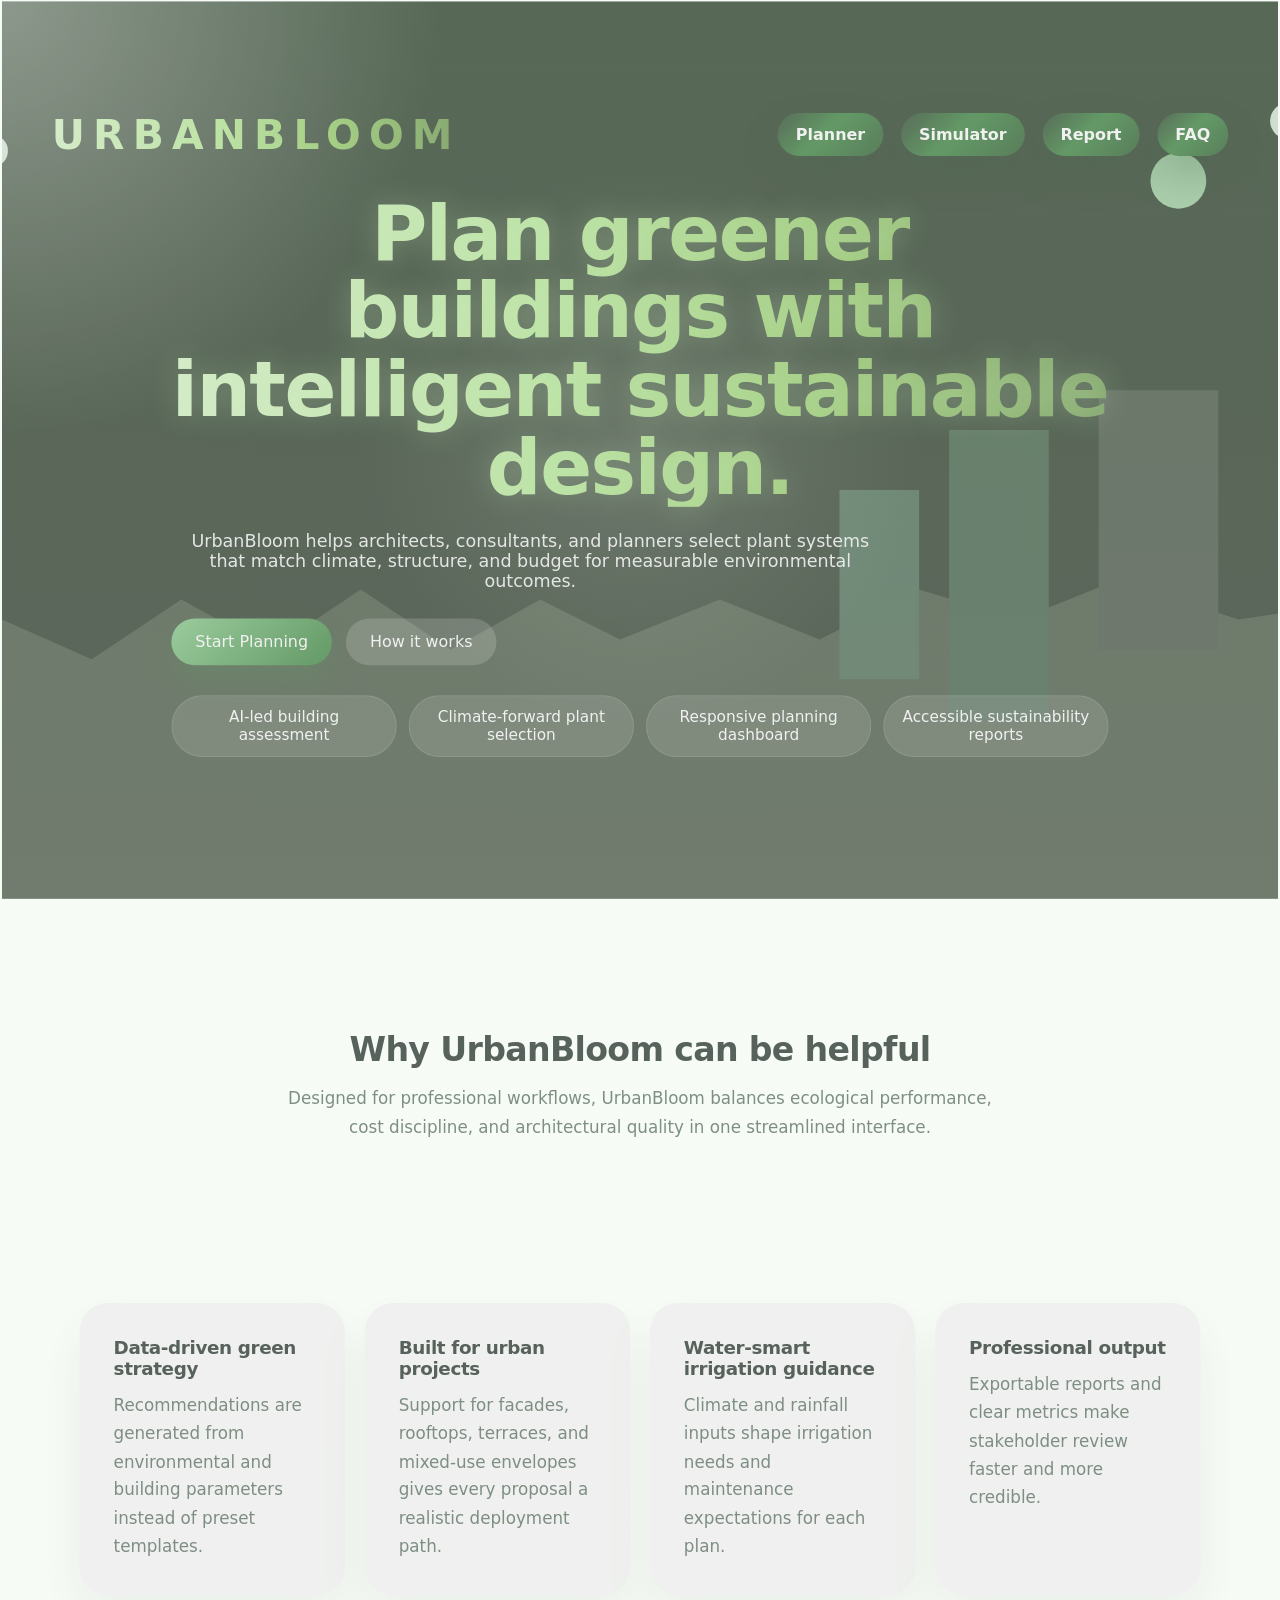
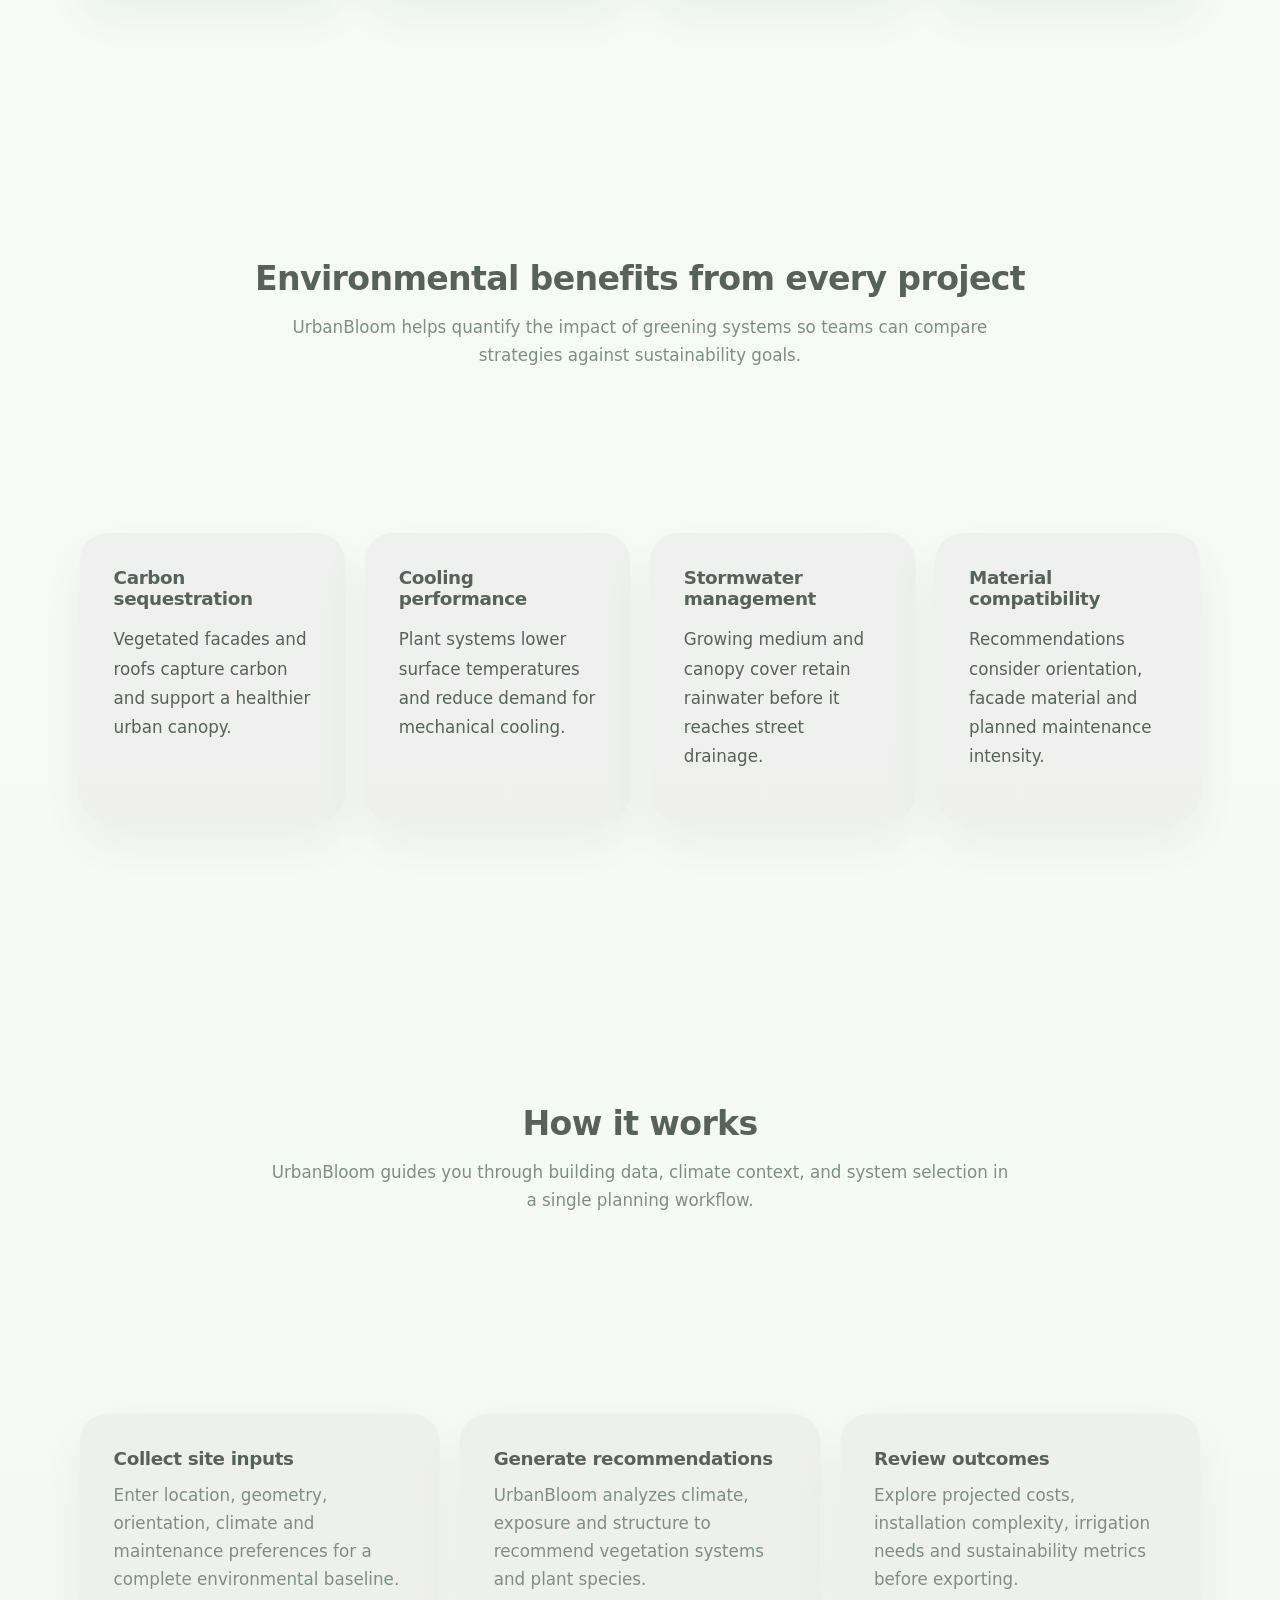
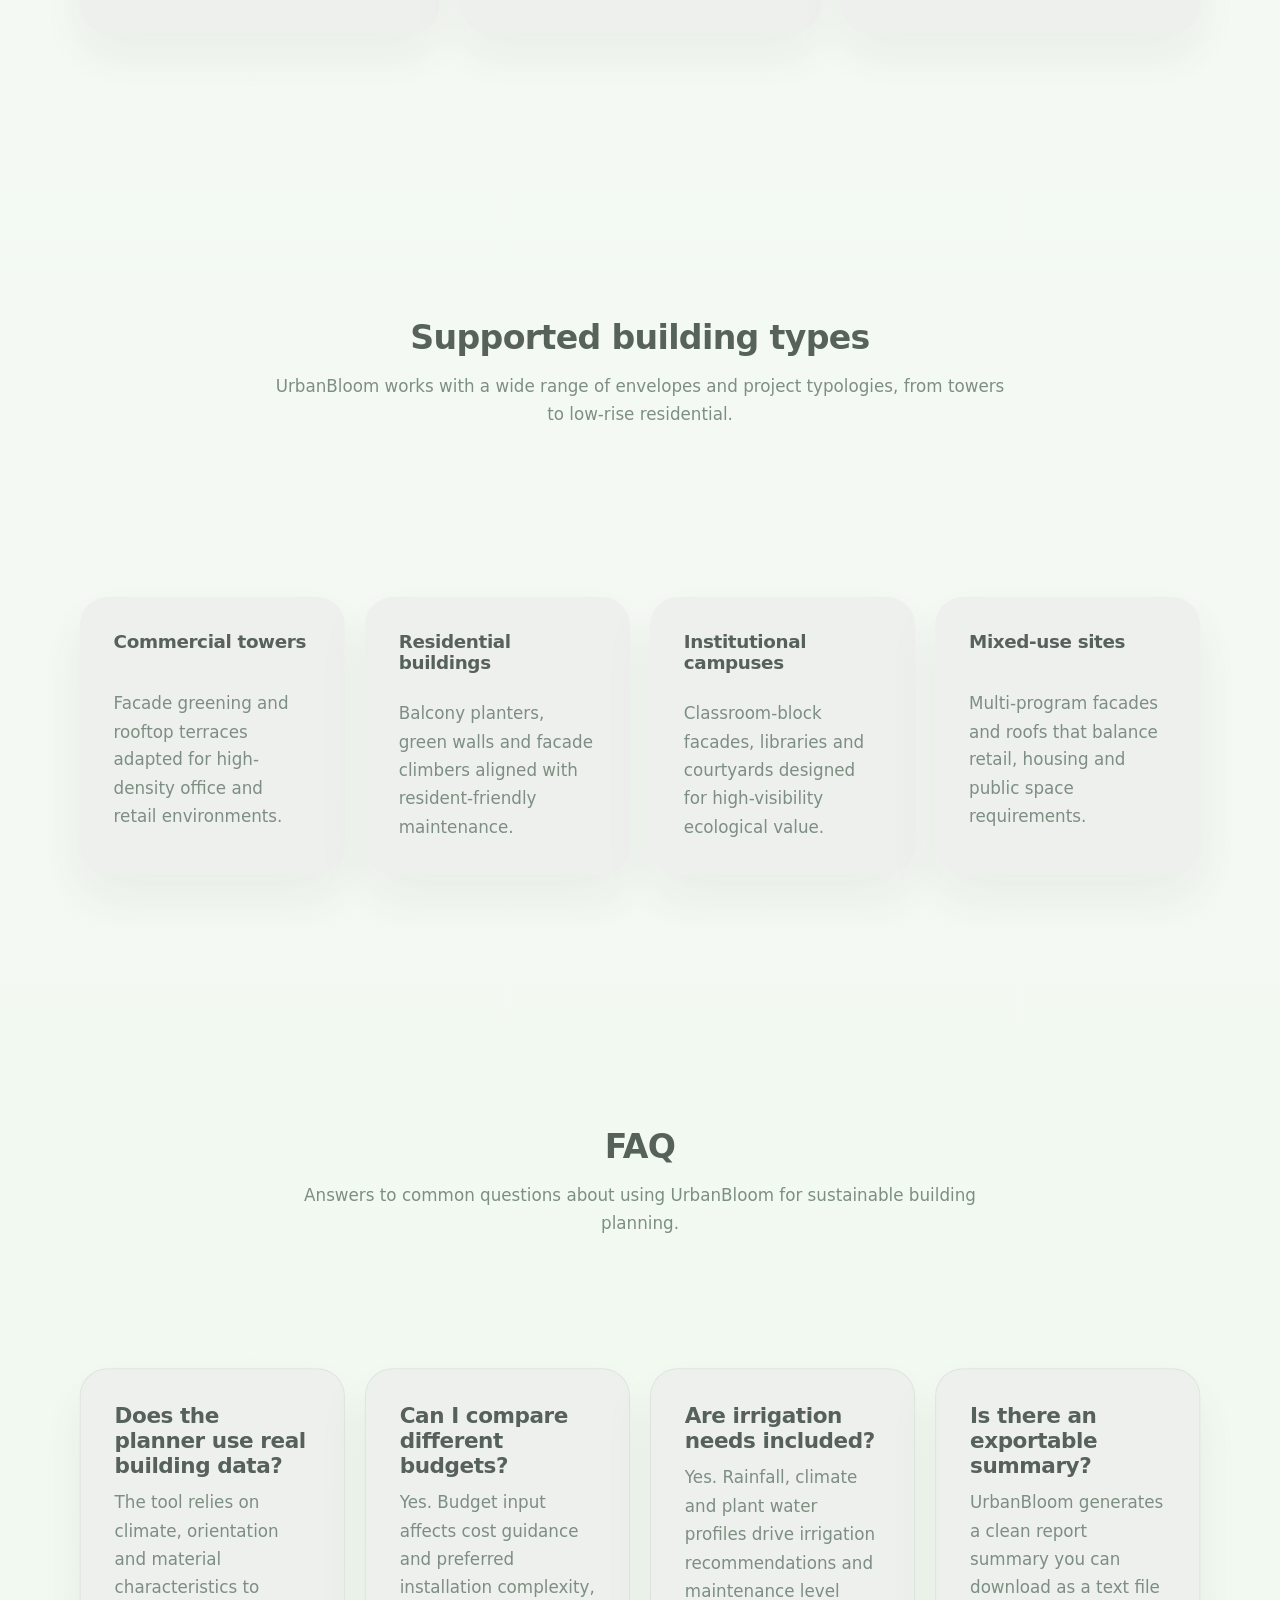
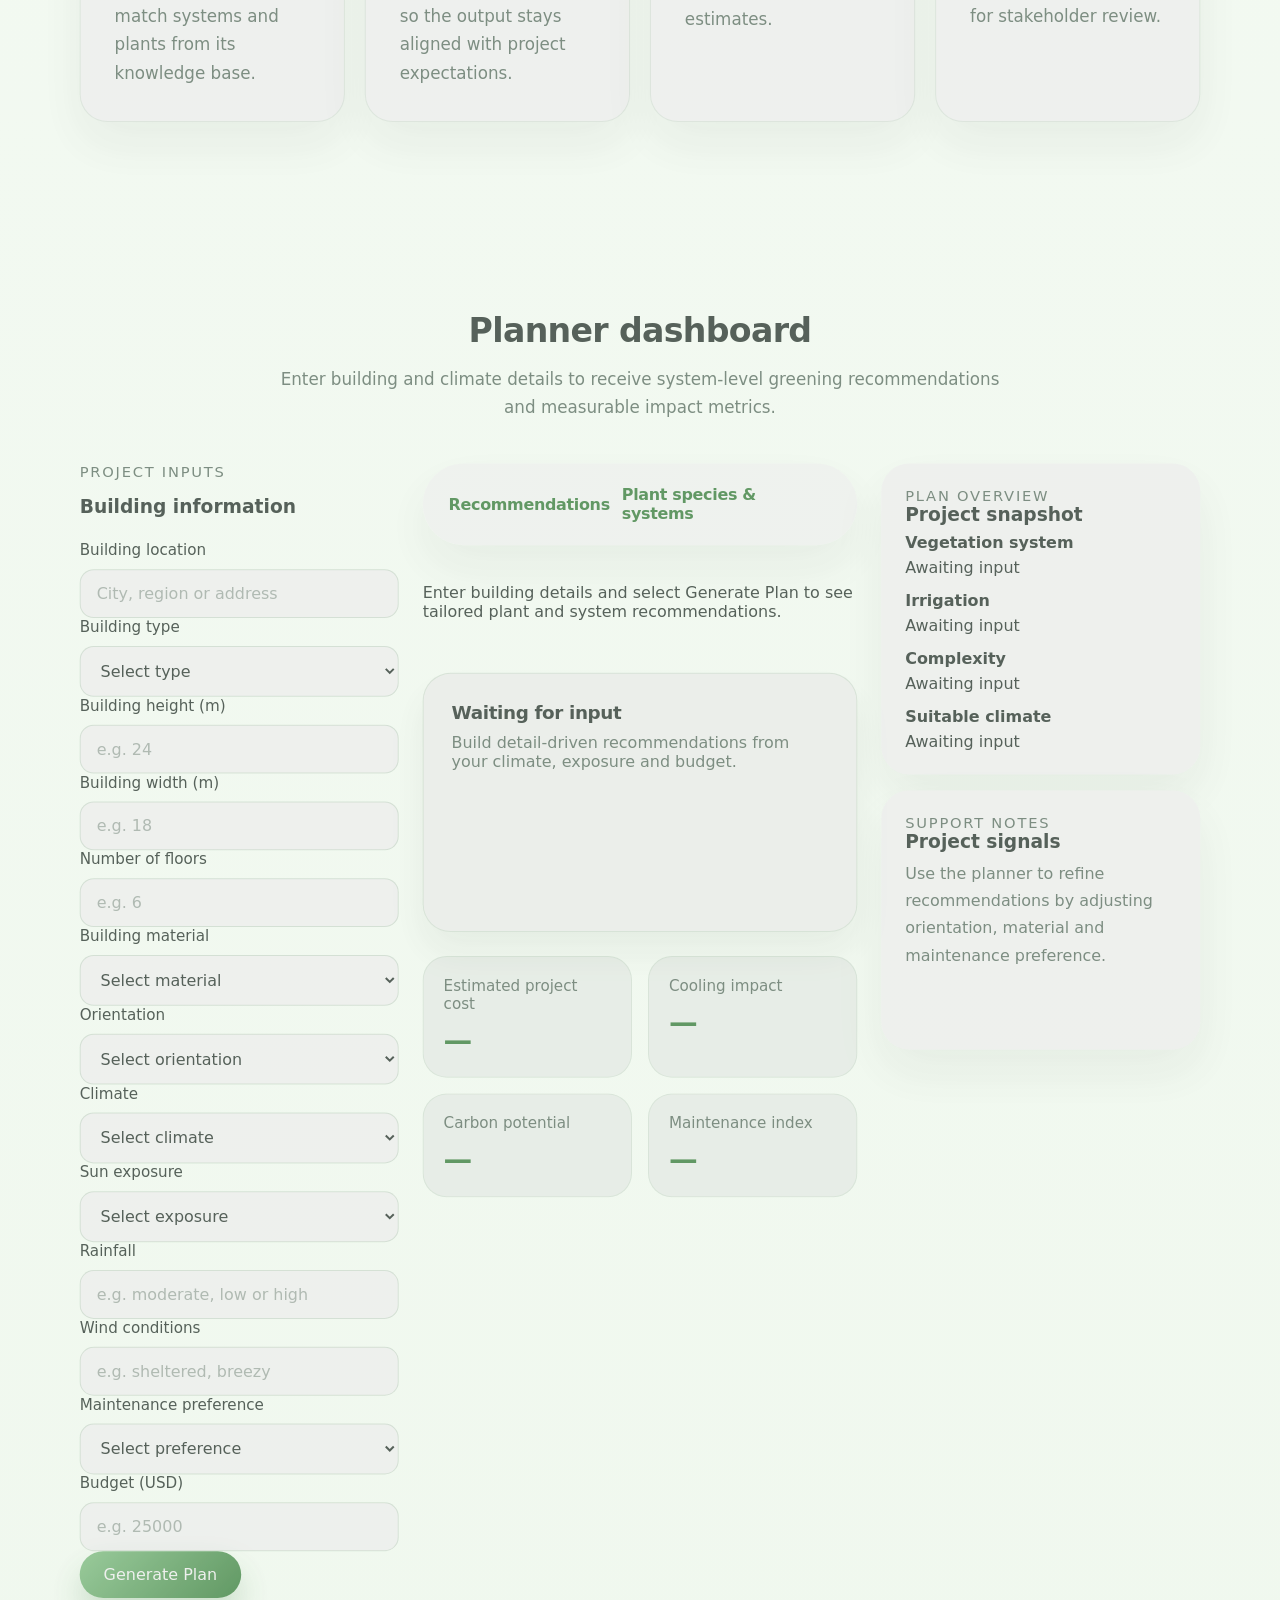
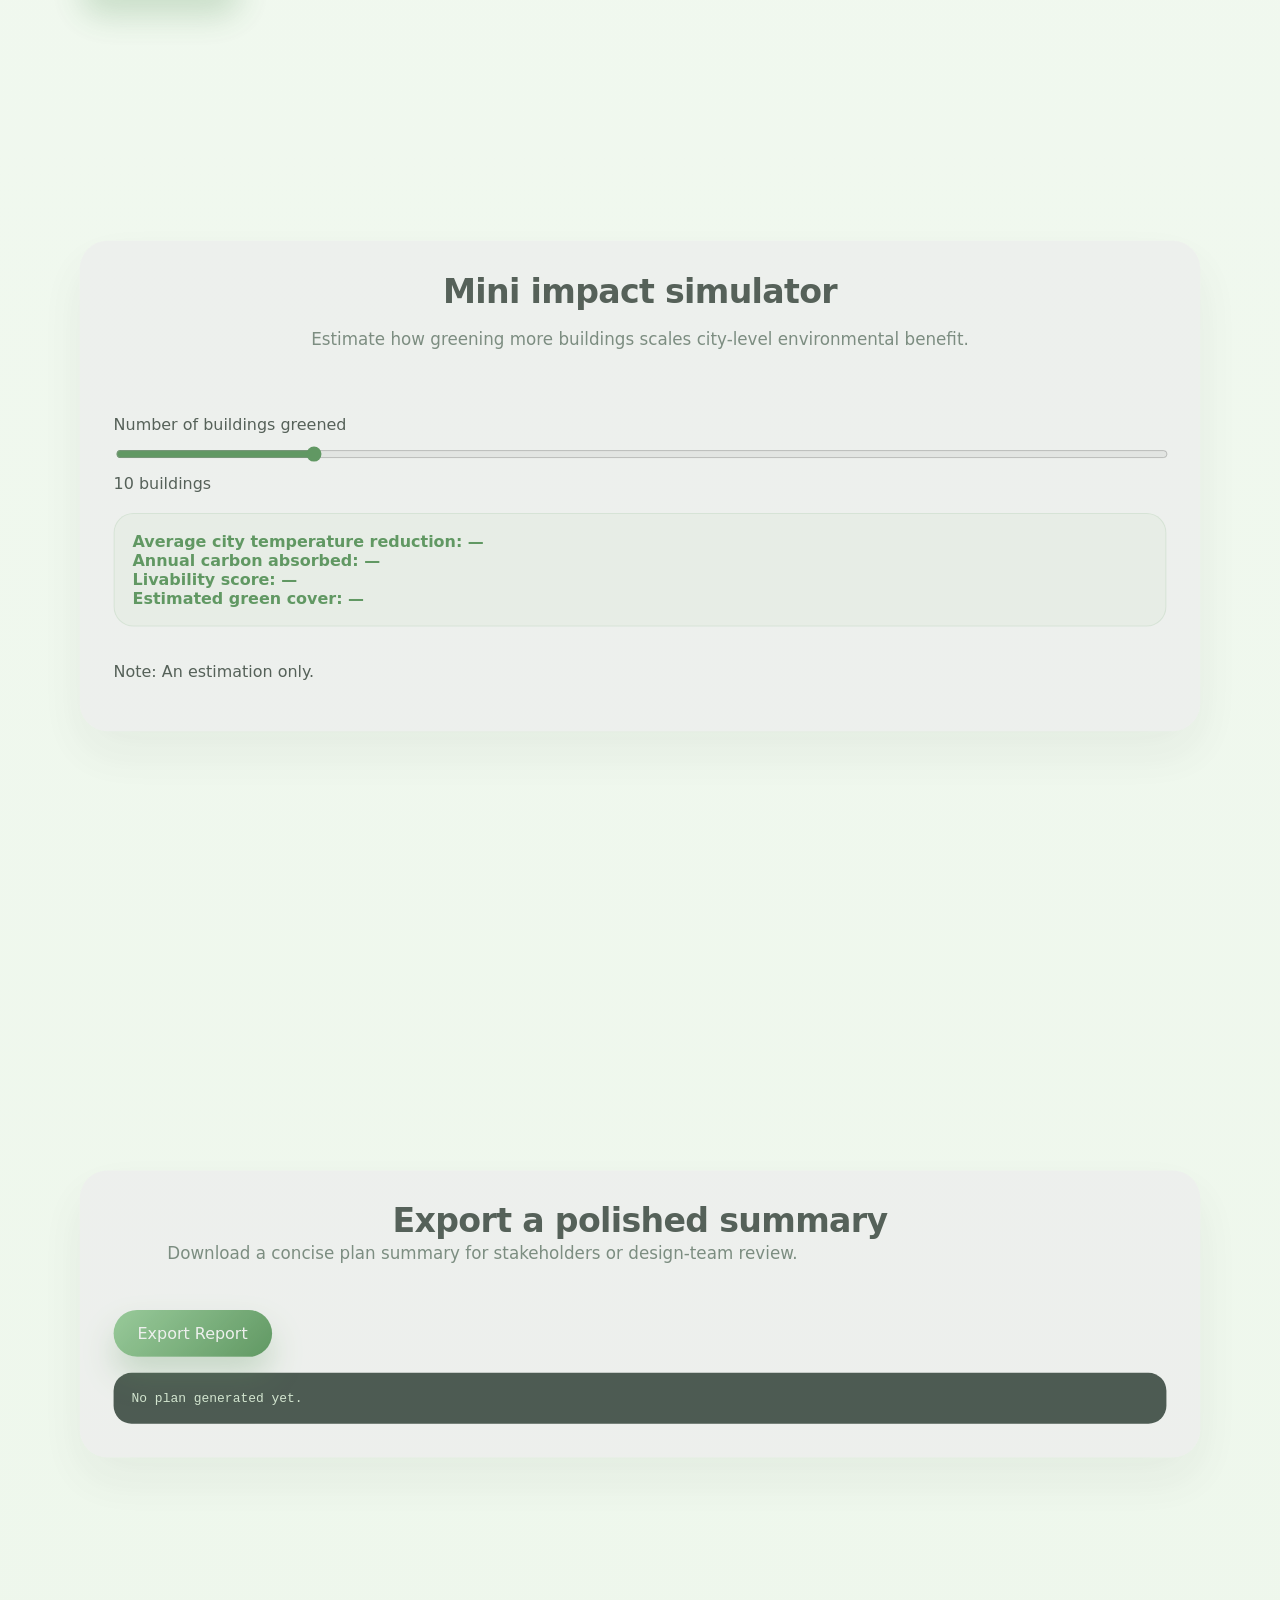
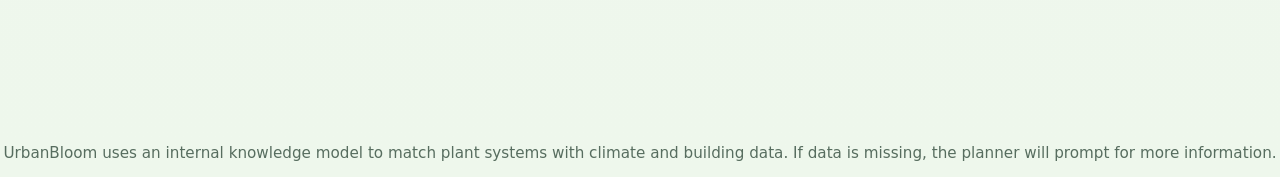
==== index.html @ 44295cd3 "Rename test.html to index.html" ====
<!DOCTYPE html>
<html lang="en">
  <head>
    <meta charset="UTF-8" />
    <meta name="viewport" content="width=device-width, initial-scale=1.0" />
    <title>UrbanBloom | Sustainable Building Planner</title>
    <style>
      :root {
        --forest: #2e7d32;
        --leaf: #81c784;
        --sprout: #a5d6a7;
        --background: #f7fbf7;
        --surface: #ffffff;
        --surface-soft: #eef7ec;
        --text: #1d2b23;
        --muted: #576d5f;
        --shadow: 0 22px 50px rgba(22, 47, 21, 0.08);
        --radius: 28px;
      }

      * {
        box-sizing: border-box;
      }

      html {
        scroll-behavior: smooth;
      }

      body {
        margin: 0;
        font-family: Inter, system-ui, -apple-system, BlinkMacSystemFont, "Segoe UI", sans-serif;
        color: var(--text);
        background: linear-gradient(180deg, #f8fcf8 0%, #eef7ec 100%);
      }

      .page-shell {
        overflow-x: hidden;
        scroll-snap-type: y proximity;
      }

      .page-shell > header,
      .page-shell > section {
        scroll-snap-align: center;
        transition: opacity 0.45s ease, transform 0.45s ease, filter 0.45s ease;
      }

      .page-shell > header:not(.in-view),
      .page-shell > section:not(.in-view) {
        opacity: 0.72;
        transform: scale(0.997);
        filter: brightness(0.93);
      }

      button,
      input,
      select {
        font: inherit;
      }

      a {
        color: inherit;
        text-decoration: none;
      }

      .hero {
        min-height: 100vh;
        display: grid;
        align-items: center;
        padding: 32px 28px 64px;
        position: relative;
        overflow: hidden;
        background: radial-gradient(circle at top left, rgba(255, 255, 255, 0.35), transparent 28%),
          linear-gradient(180deg, rgba(46, 125, 50, 0.18), rgba(255, 255, 255, 0.05)),
          url("data:image/svg+xml,%3Csvg xmlns='http://www.w3.org/2000/svg' viewBox='0 0 1600 900'%3E%3Cdefs%3E%3ClinearGradient id='g' x1='0'%20y1='0'%20x2='1'%20y2='1'%3E%3Cstop offset='0'%20stop-color='%232e7d32'/%3E%3Cstop offset='1'%20stop-color='%2381c784'/%3E%3C/linearGradient%3E%3C/defs%3E%3Crect width='1600'%20height='900'%20fill='%23182516'/%3E%3Cpath d='M0 700L160 620L250 660L340 600L430 650L520 590L610 650L700 600L780 640L880 600L980 640L1080 590L1180 620L1280 580L1400 620L1600 590V900H0Z' fill='%23394734'/%3E%3Cpath d='M1260 390H1380V650H1260Z' fill='%23384135'/%3E%3Cpath d='M1110 430H1210V720H1110Z' fill='%23314f38'/%3E%3Cpath d='M1000 490H1080V680H1000Z' fill='%233d5d47'/%3E%3Ccircle cx='1340' cy='180' r='28' fill='%23a5d6a7'/%3E%3Ccircle cx='1450' cy='120' r='18' fill='%23eaf7ed'/%3E%3Ccircle cx='150' cy='150' r='16' fill='%23eaf7ed'/%3E%3C/svg%3E") no-repeat center/cover;
      }

      .hero::after {
        content: "";
        position: absolute;
        inset: 0;
        background: radial-gradient(circle at center, rgba(255, 255, 255, 0.12), transparent 36%);
        pointer-events: none;
      }

      .hero-inner {
        position: relative;
        z-index: 1;
        max-width: 1180px;
        margin: 0 auto;
        width: 100%;
      }

      .nav {
        display: flex;
        justify-content: space-between;
        align-items: center;
        gap: 20px;
        flex-wrap: wrap;
      }

      .brand {
        display: inline-flex;
        align-items: center;
        gap: 12px;
        font-weight: 900;
        letter-spacing: 0.2em;
        text-transform: uppercase;
        font-size: clamp(1.8rem, 3.2vw, 2.6rem);
        color: transparent;
        background: linear-gradient(90deg, #d8f7c6 0%, #b4ea92 40%, #8fca5f 70%, #639243 100%);
        -webkit-background-clip: text;
        background-clip: text;
      }

      .nav-links {
        display: flex;
        gap: 18px;
      }

      .nav-links a {
        display: inline-flex;
        align-items: center;
        justify-content: center;
        padding: 12px 18px;
        border-radius: 999px;
        background: linear-gradient(135deg, #1f3a20 0%, #2e7d32 45%, #205423 100%);
        color: #ffffff;
        font-size: 1rem;
        font-weight: 600;
        text-decoration: none;
        box-shadow: 0 18px 36px rgba(12, 48, 15, 0.28);
      }

      .nav-links a:hover,
      .nav-links a:focus-visible {
        transform: translateY(-1px);
        box-shadow: 0 22px 42px rgba(13, 55, 17, 0.34);
      }

      .hero-copy {
        padding: 36px 0 0;
        max-width: 940px;
        margin: 0 auto;
        text-align: center;
      }

      .hero-copy h1 {
        font-size: clamp(4rem, 6vw, 5.8rem);
        line-height: 1.02;
        margin: 0 auto 24px;
        max-width: 100%;
        letter-spacing: 0.03em;
        color: transparent;
        background: linear-gradient(90deg, #d8f7c6 0%, #b4ea92 40%, #8fca5f 70%, #639243 100%);
        background-clip: text;
        -webkit-background-clip: text;
        text-shadow: 0 0 28px rgba(196, 250, 176, 0.28);
      }

      .hero-copy p {
        font-size: 1.1rem;
        max-width: 720px;
        color: rgba(255, 255, 255, 0.92);
        margin: 0 0 28px;
      }

      .hero-actions {
        display: flex;
        flex-wrap: wrap;
        gap: 14px;
        align-items: center;
      }

      .btn {
        border: 0;
        border-radius: 999px;
        padding: 14px 24px;
        cursor: pointer;
        transition: transform 0.24s ease, box-shadow 0.24s ease, background-color 0.24s ease;
      }

      .btn-primary {
        background: linear-gradient(135deg, var(--leaf), var(--forest));
        color: white;
        box-shadow: 0 18px 32px rgba(46, 125, 50, 0.28);
      }

      .btn-secondary {
        background: rgba(255, 255, 255, 0.18);
        color: white;
      }

      .btn:hover {
        transform: translateY(-2px);
      }

      .hero-chips {
        display: grid;
        grid-template-columns: repeat(auto-fit, minmax(140px, 1fr));
        gap: 12px;
        margin-top: 30px;
      }

      .chip {
        border-radius: 999px;
        padding: 12px 16px;
        background: rgba(255, 255, 255, 0.13);
        color: white;
        border: 1px solid rgba(255, 255, 255, 0.12);
        font-size: 0.96rem;
      }

      .section {
        min-height: 92vh;
        display: grid;
        align-items: center;
        padding: 72px 28px;
        max-width: 1180px;
        margin: 0 auto;
      }

      .section-header {
        text-align: center;
        margin-bottom: 42px;
      }

      .section.in-view {
        opacity: 1;
        transform: scale(1.03);
        filter: brightness(1.03);
      }
      .section.in-view .section-header h2 {
        transform: scale(1.08);
      }
      .section.in-view .section-header p {
        transform: scale(1.04);
      }
      .section.in-view .feature-card,
      .section.in-view .stat-card,
      .section.in-view .support-card,
      .section.in-view .faq-card {
        transform: translateY(-6px) scale(1.04);
      }

      .section-header h2,
      .hero-copy h1,
      .panel-header span,
      .feature-card h3,
      .stat-card h3,
      .support-card h3,
      .faq-card h4,
      .recommendation-card h4 {
        letter-spacing: -0.02em;
      }

      .section-header h2 {
        font-size: clamp(2.8rem, 4vw, 3.4rem);
        line-height: 1.05;
      }

      .section-header p,
      .feature-card p,
      .stat-card p,
      .support-card p,
      .faq-card p {
        font-size: 1.05rem;
        line-height: 1.75;
      }

      .feature-card h3,
      .stat-card h3,
      .support-card h3,
      .faq-card h4 {
        font-size: 1.35rem;
      }

      .recommendation-card {
        position: relative;
        border: 1px solid rgba(46, 125, 50, 0.14);
        overflow: hidden;
      }

      .recommendation-card-header {
        display: flex;
        justify-content: space-between;
        align-items: flex-start;
        gap: 16px;
        margin-bottom: 16px;
      }

      .recommendation-card h4 {
        margin: 0;
        font-size: 1.15rem;
      }

      .recommendation-card p.scientific-name {
        margin: 0 0 16px;
        color: var(--muted);
        font-style: italic;
      }

      .confidence-pill {
        display: inline-flex;
        align-items: center;
        justify-content: center;
        min-width: 72px;
        padding: 8px 14px;
        border-radius: 999px;
        background: rgba(46, 125, 50, 0.12);
        color: var(--forest);
        font-weight: 700;
      }

      .plant-stats-grid {
        display: grid;
        gap: 12px;
        grid-template-columns: repeat(auto-fit, minmax(140px, 1fr));
        margin-top: 12px;
      }

      .plant-stats-grid li {
        display: flex;
        justify-content: space-between;
        gap: 8px;
        padding: 12px 14px;
        border-radius: 16px;
        background: #f5fbf5;
        border: 1px solid rgba(46, 125, 50, 0.08);
      }

      .recommendation-card ul.reasons {
        margin: 18px 0 0;
        padding: 0;
        list-style: disc inside;
        color: var(--muted);
      }

      .recommendation-card ul.reasons li {
        margin-bottom: 10px;
        line-height: 1.6;
      }

      .details-toggle {
        width: 100%;
        margin-top: 18px;
        border: none;
        background: rgba(46, 125, 50, 0.1);
        color: var(--forest);
        border-radius: 999px;
        padding: 12px 18px;
        cursor: pointer;
        transition: background-color 0.22s ease, transform 0.22s ease;
      }

      .details-toggle:hover {
        background: rgba(46, 125, 50, 0.18);
        transform: translateY(-1px);
      }

      .detail-panel {
        margin-top: 14px;
        padding: 18px 20px;
        border-radius: 22px;
        background: #f5f9f3;
        border: 1px solid rgba(46, 125, 50, 0.08);
        display: none;
      }

      .detail-panel.open {
        display: block;
      }

      .feature-card,
      .stat-card,
      .support-card,
      .faq-card,
      .recommendation-card,
      .summary-card,
      .visualization-card,
      .report-card,
      .simulator-card {
        transition: transform 0.24s ease, box-shadow 0.24s ease, border-color 0.24s ease;
      }

      .feature-card:hover,
      .stat-card:hover,
      .support-card:hover,
      .faq-card:hover,
      .recommendation-card:hover,
      .summary-card:hover,
      .visualization-card:hover,
      .report-card:hover,
      .simulator-card:hover {
        transform: translateY(-3px);
        box-shadow: 0 26px 50px rgba(22, 47, 21, 0.12);
        border-color: rgba(46, 125, 50, 0.18);
      }

      .section-header h2 {
        font-size: clamp(2rem, 2.6vw, 3rem);
        margin: 0;
      }

      .section-header p {
        color: var(--muted);
        max-width: 740px;
        margin: 16px auto 0;
        line-height: 1.7;
      }

      .feature-grid,
      .supported-grid,
      .benefit-grid,
      .faq-grid {
        display: grid;
        gap: 20px;
      }

      .feature-grid {
        grid-template-columns: repeat(auto-fit, minmax(220px, 1fr));
      }

      .feature-card,
      .stat-card,
      .support-card,
      .faq-card,
      .recommendation-card,
      .summary-card,
      .visualization-card,
      .panel-card,
      .report-card,
      .simulator-card {
        background: var(--surface);
        border-radius: var(--radius);
        box-shadow: var(--shadow);
        padding: 34px;
        min-height: 260px;
      }

      .feature-card {
        min-height: 220px;
      }

      .feature-card .icon,
      .stat-card .icon,
      .support-card .icon {
        display: none;
      }

      .feature-card h3,
      .stat-card h3,
      .support-card h3 {
        margin: 0 0 12px;
        font-size: 1.15rem;
      }

      .feature-card p,
      .support-card p,
      .faq-card p,
      .summary-card p,
      .report-card p {
        margin: 0;
        color: var(--muted);
        line-height: 1.7;
      }

      .support-card {
        display: grid;
        gap: 14px;
      }

      .support-card small {
        display: block;
        color: var(--muted);
        margin-top: 12px;
      }

      .faq-grid {
        grid-template-columns: repeat(auto-fit, minmax(260px, 1fr));
      }

      .faq-card {
        border: 1px solid rgba(46, 125, 50, 0.12);
      }

      .faq-card h4 {
        margin-top: 0;
        margin-bottom: 10px;
      }

      .planner-grid {
        display: grid;
        grid-template-columns: minmax(280px, 320px) 1.5fr minmax(280px, 320px);
        gap: 24px;
        align-items: start;
      }

      .sidebar,
      .info-panel {
        display: flex;
        flex-direction: column;
        gap: 16px;
      }

      .sidebar h3,
      .info-panel h3 {
        margin: 0 0 8px;
      }

      .form-group {
        display: grid;
        gap: 10px;
      }

      .form-group label {
        font-size: 0.95rem;
        color: var(--text);
      }

      .form-group input,
      .form-group select {
        width: 100%;
        border-radius: 14px;
        border: 1px solid rgba(46, 125, 50, 0.18);
        background: #ffffff;
        color: var(--text);
        padding: 14px 16px;
      }

      .form-group input::placeholder {
        color: rgba(87, 109, 95, 0.55);
      }

      .sidebar .section-label,
      .info-panel .section-label {
        font-size: 0.92rem;
        color: var(--muted);
        text-transform: uppercase;
        letter-spacing: 0.12em;
      }

      .form-actions {
        display: flex;
        justify-content: stretch;
      }

      .panel-main {
        display: grid;
        gap: 24px;
      }

      .panel-header {
        display: flex;
        justify-content: space-between;
        align-items: center;
        gap: 12px;
        padding: 22px 26px;
        border-radius: 999px;
        background: rgba(255, 255, 255, 0.8);
        box-shadow: var(--shadow);
      }

      .panel-header span {
        color: var(--forest);
        font-weight: 700;
      }

      .recommendations {
        display: grid;
        gap: 22px;
      }

      .recommendation-card {
        border: 1px solid rgba(46, 125, 50, 0.14);
        border-radius: 28px;
        padding: 28px;
        background: #fbfdfa;
        box-shadow: 0 20px 36px rgba(22, 47, 21, 0.08);
      }

      .recommendation-summary {
        display: grid;
        gap: 10px;
      }

      .recommendation-grid {
        display: flex;
        flex-direction: column;
        gap: 24px;
        margin-top: 14px;
      }

      .recommendation-card h4 {
        margin: 0 0 10px;
      }

      .recommendation-card p {
        margin: 0;
        color: var(--muted);
      }

      .recommendation-card ul {
        list-style: none;
        padding: 0;
        margin: 16px 0 0;
        display: grid;
        gap: 8px;
      }

      .recommendation-card li {
        display: flex;
        justify-content: space-between;
        gap: 10px;
        color: var(--muted);
        font-size: 0.95rem;
      }

      .recommendation-card li span:last-child {
        color: var(--text);
        font-weight: 600;
      }

      .metrics-grid {
        display: grid;
        gap: 16px;
        grid-template-columns: repeat(auto-fit, minmax(160px, 1fr));
      }

      .metric-box {
        padding: 20px;
        border-radius: 24px;
        background: #f5fbf5;
        border: 1px solid rgba(46, 125, 50, 0.1);
      }

      .metric-box .label {
        display: block;
        color: var(--muted);
        margin-bottom: 10px;
        font-size: 0.95rem;
      }

      .metric-box .value {
        font-size: 1.8rem;
        font-weight: 800;
        color: var(--forest);
      }

      .stat-list {
        list-style: none;
        margin: 0;
        padding: 0;
        display: grid;
        gap: 14px;
      }

      .stat-list li {
        display: grid;
        gap: 6px;
      }

      .stat-list strong {
        font-weight: 700;
      }

      .info-panel .summary-card {
        padding: 24px;
      }

      .info-panel .summary-card h4 {
        margin-top: 0;
      }

      .report-card pre {
        margin: 16px 0 0;
        white-space: pre-wrap;
        background: #11221a;
        color: #d8f0d4;
        border-radius: 18px;
        padding: 18px;
        overflow-x: auto;
      }

      .simulator-card {
        display: grid;
        gap: 20px;
      }

      .range-group {
        display: grid;
        gap: 10px;
      }

      input[type='range'] {
        width: 100%;
        accent-color: var(--forest);
      }

      .output-box {
        background: #f5fcf4;
        border-radius: 20px;
        padding: 18px;
        border: 1px solid rgba(46, 125, 50, 0.12);
      }

      .output-box p {
        margin: 0;
        font-weight: 600;
        color: var(--forest);
      }

      .footnote {
        color: var(--muted);
        font-size: 0.95rem;
        margin-top: 16px;
        text-align: center;
      }

      @media (max-width: 1120px) {
        .planner-grid {
          grid-template-columns: 1fr;
        }
      }

      @media (max-width: 860px) {
        .hero {
          padding-top: 24px;
        }

        .nav {
          justify-content: center;
        }

        .nav-links {
          flex-wrap: wrap;
          justify-content: center;
        }
      }

      @media (max-width: 700px) {
        .hero {
          padding: 24px 18px 48px;
        }

        .section {
          padding: 48px 18px;
        }

        .feature-grid,
        .supported-grid,
        .benefit-grid,
        .faq-grid,
        .recommendation-grid,
        .metrics-grid {
          grid-template-columns: 1fr;
        }

        .hero-copy h1 {
          font-size: 2.8rem;
        }
      }
    </style>
  </head>
  <body>
    <div class="page-shell">
      <header class="hero">
        <div class="hero-inner">
          <nav class="nav" aria-label="Main navigation">
            <div class="brand">UrbanBloom</div>
            <div class="nav-links">
              <a href="#planner">Planner</a>
              <a href="#simulator">Simulator</a>
              <a href="#report">Report</a>
              <a href="#faq">FAQ</a>
            </div>
          </nav>

          <div class="hero-copy">
            <h1>Plan greener buildings with intelligent sustainable design.</h1>
            <p>UrbanBloom helps architects, consultants, and planners select plant systems that match climate, structure, and budget for measurable environmental outcomes.</p>
            <div class="hero-actions">
              <a class="btn btn-primary" href="#planner">Start Planning</a>
              <a class="btn btn-secondary" href="#how-it-works">How it works</a>
            </div>

            <div class="hero-chips" aria-label="Key benefits">
              <span class="chip">AI-led building assessment</span>
              <span class="chip">Climate-forward plant selection</span>
              <span class="chip">Responsive planning dashboard</span>
              <span class="chip">Accessible sustainability reports</span>
            </div>
          </div>
        </div>
      </header>

      <section class="section" id="why">
        <div class="section-header">
          <h2>Why UrbanBloom can be helpful</h2>
          <p>Designed for professional workflows, UrbanBloom balances ecological performance, cost discipline, and architectural quality in one streamlined interface.</p>
        </div>
        <div class="feature-grid">
          <article class="feature-card">
            <h3>Data-driven green strategy</h3>
            <p>Recommendations are generated from environmental and building parameters instead of preset templates.</p>
          </article>
          <article class="feature-card">
            <h3>Built for urban projects</h3>
            <p>Support for facades, rooftops, terraces, and mixed-use envelopes gives every proposal a realistic deployment path.</p>
          </article>
          <article class="feature-card">
            <h3>Water-smart irrigation guidance</h3>
            <p>Climate and rainfall inputs shape irrigation needs and maintenance expectations for each plan.</p>
          </article>
          <article class="feature-card">
            <h3>Professional output</h3>
            <p>Exportable reports and clear metrics make stakeholder review faster and more credible.</p>
          </article>
        </div>
      </section>

      <section class="section" id="benefits">
        <div class="section-header">
          <h2>Environmental benefits from every project</h2>
          <p>UrbanBloom helps quantify the impact of greening systems so teams can compare strategies against sustainability goals.</p>
        </div>
        <div class="benefit-grid feature-grid">
          <article class="stat-card">
            <h3>Carbon sequestration</h3>
            <p>Vegetated facades and roofs capture carbon and support a healthier urban canopy.</p>
          </article>
          <article class="stat-card">
            <h3>Cooling performance</h3>
            <p>Plant systems lower surface temperatures and reduce demand for mechanical cooling.</p>
          </article>
          <article class="stat-card">
            <h3>Stormwater management</h3>
            <p>Growing medium and canopy cover retain rainwater before it reaches street drainage.</p>
          </article>
          <article class="stat-card">
            <h3>Material compatibility</h3>
            <p>Recommendations consider orientation, facade material and planned maintenance intensity.</p>
          </article>
        </div>
      </section>

      <section class="section" id="how-it-works">
        <div class="section-header">
          <h2>How it works</h2>
          <p>UrbanBloom guides you through building data, climate context, and system selection in a single planning workflow.</p>
        </div>
        <div class="feature-grid">
          <article class="feature-card">
            <h3>Collect site inputs</h3>
            <p>Enter location, geometry, orientation, climate and maintenance preferences for a complete environmental baseline.</p>
          </article>
          <article class="feature-card">
            <h3>Generate recommendations</h3>
            <p>UrbanBloom analyzes climate, exposure and structure to recommend vegetation systems and plant species.</p>
          </article>
          <article class="feature-card">
            <h3>Review outcomes</h3>
            <p>Explore projected costs, installation complexity, irrigation needs and sustainability metrics before exporting.</p>
          </article>
        </div>
      </section>

      <section class="section" id="supported">
        <div class="section-header">
          <h2>Supported building types</h2>
          <p>UrbanBloom works with a wide range of envelopes and project typologies, from towers to low-rise residential.</p>
        </div>
        <div class="supported-grid feature-grid">
          <article class="support-card">
            <h3>Commercial towers</h3>
            <p>Facade greening and rooftop terraces adapted for high-density office and retail environments.</p>
          </article>
          <article class="support-card">
            <h3>Residential buildings</h3>
            <p>Balcony planters, green walls and facade climbers aligned with resident-friendly maintenance.</p>
          </article>
          <article class="support-card">
            <h3>Institutional campuses</h3>
            <p>Classroom-block facades, libraries and courtyards designed for high-visibility ecological value.</p>
          </article>
          <article class="support-card">
            <h3>Mixed-use sites</h3>
            <p>Multi-program facades and roofs that balance retail, housing and public space requirements.</p>
          </article>
        </div>
      </section>

      <section class="section" id="faq">
        <div class="section-header">
          <h2>FAQ</h2>
          <p>Answers to common questions about using UrbanBloom for sustainable building planning.</p>
        </div>
        <div class="faq-grid">
          <article class="faq-card">
            <h4>Does the planner use real building data?</h4>
            <p>The tool relies on climate, orientation and material characteristics to match systems and plants from its knowledge base.</p>
          </article>
          <article class="faq-card">
            <h4>Can I compare different budgets?</h4>
            <p>Yes. Budget input affects cost guidance and preferred installation complexity, so the output stays aligned with project expectations.</p>
          </article>
          <article class="faq-card">
            <h4>Are irrigation needs included?</h4>
            <p>Yes. Rainfall, climate and plant water profiles drive irrigation recommendations and maintenance level estimates.</p>
          </article>
          <article class="faq-card">
            <h4>Is there an exportable summary?</h4>
            <p>UrbanBloom generates a clean report summary you can download as a text file for stakeholder review.</p>
          </article>
        </div>
      </section>

      <section class="section" id="planner">
        <div class="section-header">
          <h2>Planner dashboard</h2>
          <p>Enter building and climate details to receive system-level greening recommendations and measurable impact metrics.</p>
        </div>
        <div class="planner-grid">
          <aside class="sidebar">
            <div class="section-label">Project inputs</div>
            <h3>Building information</h3>
            <form id="planner-form">
              <div class="form-group">
                <label for="location">Building location</label>
                <input id="location" name="location" type="text" placeholder="City, region or address" aria-label="Building location" />
              </div>
              <div class="form-group">
                <label for="buildingType">Building type</label>
                <select id="buildingType" name="buildingType" required>
                  <option value="">Select type</option>
                  <option value="Commercial">Commercial</option>
                  <option value="Residential">Residential</option>
                  <option value="Institutional">Institutional</option>
                  <option value="Mixed-use">Mixed-use</option>
                </select>
              </div>
              <div class="form-group">
                <label for="height">Building height (m)</label>
                <input id="height" name="height" type="number" min="2" step="1" placeholder="e.g. 24" required />
              </div>
              <div class="form-group">
                <label for="width">Building width (m)</label>
                <input id="width" name="width" type="number" min="2" step="1" placeholder="e.g. 18" required />
              </div>
              <div class="form-group">
                <label for="floors">Number of floors</label>
                <input id="floors" name="floors" type="number" min="1" step="1" placeholder="e.g. 6" required />
              </div>
              <div class="form-group">
                <label for="material">Building material</label>
                <select id="material" name="material" required>
                  <option value="">Select material</option>
                  <option value="Concrete">Concrete</option>
                  <option value="Brick">Brick</option>
                  <option value="Glass">Glass</option>
                  <option value="Mixed">Mixed</option>
                </select>
              </div>
              <div class="form-group">
                <label for="orientation">Orientation</label>
                <select id="orientation" name="orientation" required>
                  <option value="">Select orientation</option>
                  <option value="North">North</option>
                  <option value="East">East</option>
                  <option value="South">South</option>
                  <option value="West">West</option>
                </select>
              </div>
              <div class="form-group">
                <label for="climate">Climate</label>
                <select id="climate" name="climate" required>
                  <option value="">Select climate</option>
                  <option value="Temperate">Temperate</option>
                  <option value="Arid">Arid</option>
                  <option value="Tropical">Tropical</option>
                </select>
              </div>
              <div class="form-group">
                <label for="sun">Sun exposure</label>
                <select id="sun" name="sun" required>
                  <option value="">Select exposure</option>
                  <option value="Full Sun">Full Sun</option>
                  <option value="Partial Shade">Partial Shade</option>
                  <option value="Shade">Shade</option>
                </select>
              </div>
              <div class="form-group">
                <label for="rainfall">Rainfall</label>
                <input id="rainfall" name="rainfall" type="text" placeholder="e.g. moderate, low or high" />
              </div>
              <div class="form-group">
                <label for="wind">Wind conditions</label>
                <input id="wind" name="wind" type="text" placeholder="e.g. sheltered, breezy" />
              </div>
              <div class="form-group">
                <label for="maintenance">Maintenance preference</label>
                <select id="maintenance" name="maintenance" required>
                  <option value="">Select preference</option>
                  <option value="Low">Low</option>
                  <option value="Moderate">Moderate</option>
                  <option value="Hands-on">Hands-on</option>
                </select>
              </div>
              <div class="form-group">
                <label for="budget">Budget (USD)</label>
                <input id="budget" name="budget" type="number" min="0" step="500" placeholder="e.g. 25000" required />
              </div>
              <div class="form-actions">
                <button class="btn btn-primary" type="submit">Generate Plan</button>
              </div>
            </form>
          </aside>

          <main class="panel-main">
            <section class="recommendations" aria-labelledby="recommendations-label">
              <div class="panel-header" id="recommendations-label">
                <span>Recommendations</span>
                <span>Plant species & systems</span>
              </div>
              <div class="recommendation-summary">
                <p id="plan-summary">Enter building details and select Generate Plan to see tailored plant and system recommendations.</p>
              </div>
              <div class="recommendation-grid" id="recommendation-cards">
                <article class="recommendation-card">
                  <h4>Waiting for input</h4>
                  <p>Build detail-driven recommendations from your climate, exposure and budget.</p>
                </article>
              </div>
            </section>

            <section class="metrics-grid" aria-label="Environmental metrics">
              <div class="metric-box">
                <span class="label">Estimated project cost</span>
                <span class="value" id="cost-value">—</span>
              </div>
              <div class="metric-box">
                <span class="label">Cooling impact</span>
                <span class="value" id="cooling-value">—</span>
              </div>
              <div class="metric-box">
                <span class="label">Carbon potential</span>
                <span class="value" id="carbon-value">—</span>
              </div>
              <div class="metric-box">
                <span class="label">Maintenance index</span>
                <span class="value" id="maintenance-value">—</span>
              </div>
            </section>
          </main>

          <aside class="info-panel">
            <div class="summary-card">
              <div class="section-label">Plan overview</div>
              <h3>Project snapshot</h3>
              <ul class="stat-list" id="plan-details">
                <li><strong>Vegetation system</strong><span id="system-detail">Awaiting input</span></li>
                <li><strong>Irrigation</strong><span id="irrigation-detail">Awaiting input</span></li>
                <li><strong>Complexity</strong><span id="complexity-detail">Awaiting input</span></li>
                <li><strong>Suitable climate</strong><span id="climate-detail">Awaiting input</span></li>
              </ul>
            </div>
            <div class="summary-card">
              <div class="section-label">Support notes</div>
              <h3>Project signals</h3>
              <p id="plan-notes">Use the planner to refine recommendations by adjusting orientation, material and maintenance preference.</p>
            </div>
          </aside>
        </div>
      </section>

      <section class="section" id="simulator">
        <div class="simulator-card">
          <div class="section-header">
            <h2>Mini impact simulator</h2>
            <p>Estimate how greening more buildings scales city-level environmental benefit.</p>
          </div>
          <div class="range-group">
            <label for="building-count">Number of buildings greened</label>
            <input id="building-count" type="range" min="1" max="50" value="10" aria-label="Number of buildings greened" />
            <div class="slider-label"><span id="building-count-label">10 buildings</span></div>
          </div>
          <div class="output-box" aria-live="polite">
            <p id="sim-temp">Average city temperature reduction: —</p>
            <p id="sim-carbon">Annual carbon absorbed: —</p>
            <p id="sim-livability">Livability score: —</p>
            <p id="sim-shade">Estimated green cover: —</p>
          </div>
          <p class="sim-note">Note: An estimation only.</p>
        </div>
      </section>

      <section class="section" id="report">
        <div class="report-card">
          <div class="section-header">
            <h2>Export a polished summary</h2>
            <p>Download a concise plan summary for stakeholders or design-team review.</p>
          </div>
          <button class="btn btn-primary" id="export-report" type="button">Export Report</button>
          <pre id="report-output">No plan generated yet.</pre>
        </div>
      </section>

      <p class="footnote">UrbanBloom uses an internal knowledge model to match plant systems with climate and building data. If data is missing, the planner will prompt for more information.</p>
    </div>

    <script src="knowledge/knowledge-data.js"></script>
    <script src="knowledge/impactEngine.js"></script>
    <script>
      // Load the impact model first and then initialize the simulator
      loadModel().then(() => {
        // trigger initial simulator update when model is available
        const bc = document.getElementById('building-count');
        if (bc) bc.dispatchEvent(new Event('input'));
      }).catch(() => {
        // if model fails to load, still initialize UI with fallback values
        const bc = document.getElementById('building-count');
        if (bc) bc.dispatchEvent(new Event('input'));
      });
      const knowledge = { buildings, systems, materials, plants, aiRules: ai_rules };
      const ruleSet = knowledge.aiRules || {};
      const plannerForm = document.getElementById('planner-form');
      const buildingTypeSelect = document.getElementById('buildingType');
      const materialSelect = document.getElementById('material');
      const recommendationCards = document.getElementById('recommendation-cards');
      const planSummary = document.getElementById('plan-summary');
      const costValue = document.getElementById('cost-value');
      const coolingValue = document.getElementById('cooling-value');
      const carbonValue = document.getElementById('carbon-value');
      const maintenanceValue = document.getElementById('maintenance-value');
      const systemDetail = document.getElementById('system-detail');
      const irrigationDetail = document.getElementById('irrigation-detail');
      const complexityDetail = document.getElementById('complexity-detail');
      const climateDetail = document.getElementById('climate-detail');
      const planNotes = document.getElementById('plan-notes');
      const reportOutput = document.getElementById('report-output');
      const buildingCount = document.getElementById('building-count');
      const buildingCountLabel = document.getElementById('building-count-label');
      const simTemp = document.getElementById('sim-temp');
      const simCarbon = document.getElementById('sim-carbon');
      const simLivability = document.getElementById('sim-livability');
      const simShade = document.getElementById('sim-shade');
      const sections = document.querySelectorAll('.page-shell > header, .page-shell > section');

      function updateSectionVisibility(entries) {
        entries.forEach((entry) => {
          if (entry.isIntersecting) {
            entry.target.classList.add('in-view');
          } else {
            entry.target.classList.remove('in-view');
          }
        });
      }

      const sectionObserver = new IntersectionObserver(updateSectionVisibility, {
        root: null,
        threshold: 0.35,
      });

      sections.forEach((section) => sectionObserver.observe(section));

      function populateSelectors() {
        buildingTypeSelect.innerHTML = '<option value="">Select type</option>' +
          [...new Set(knowledge.buildings.map((build) => build.building_type))]
            .sort()
            .map((value) => `<option value="${value}">${value}</option>`)
            .join('');

        materialSelect.innerHTML = '<option value="">Select material</option>' +
          knowledge.materials
            .map((material) => `<option value="${material.material_name}">${material.material_name}</option>`)
            .join('');
      }

      populateSelectors();

      function normalizeText(value) {
        return value ? value.toString().trim() : '';
      }

      function normalizeSun(sun) {
        if (!sun) return '';
        const value = sun.toLowerCase();
        if (value.includes('full sun')) return 'Full Sun';
        if (value.includes('partial')) return 'Partial Shade';
        if (value.includes('shade')) return 'Full Shade';
        return sun;
      }

      function normalizeClimate(climate) {
        if (!climate) return '';
        const value = climate.toLowerCase();
        if (value.includes('arid') || value.includes('dry')) return 'Hot-Dry';
        if (value.includes('tropical')) return 'Tropical';
        if (value.includes('temperate')) return 'Temperate';
        return climate;
      }

      function getBuildingProfile(buildingType, materialName) {
        const exactMatch = knowledge.buildings.find((item) => item.building_type === buildingType);
        if (exactMatch) return exactMatch;

        const materialMatch = knowledge.buildings.find((item) =>
          item.primary_materials.some((mat) => mat.toLowerCase() === materialName.toLowerCase())
        );
        if (materialMatch) return materialMatch;

        const fallback = knowledge.buildings.find((item) =>
          item.building_type.toLowerCase().includes(buildingType.toLowerCase().split(' ')[0])
        );
        return fallback || knowledge.buildings[0];
      }

      function getMaterialInfo(name) {
        return knowledge.materials.find((item) => item.material_name === name) || null;
      }

      function compatibleMaterial(system, materialName) {
        const normalized = materialName.toLowerCase();
        return system.compatible_materials.some((candidate) =>
          candidate.toLowerCase().includes(normalized) || normalized.includes(candidate.toLowerCase())
        );
      }

      function scoreSystem(system, profile, materialInfo, maintenancePreference, budget) {
        let score = ruleSet.scoring_model?.base_score || 50;
        if (profile.recommended_systems.includes(system.system_name)) score += 35;
        if (compatibleMaterial(system, materialInfo?.material_name || '')) score += 25;
        if (system.maintenance_level === maintenancePreference) score += 20;
        if (system.cooling_efficiency && system.cooling_efficiency.toLowerCase().includes('high')) score += 15;
        if (system.type.toLowerCase().includes('green roof')) {
          if (profile.green_roof_feasibility === 'High') score += 20;
          if (profile.green_roof_feasibility === 'Low') score -= 30;
        }
        if (budget >= (system.load_capacity_requirement_kg_m2 || 0) * 120) score += 15;
        if (system.installation_complexity === 'Low') score += 10;
        return score;
      }

      function findSystems(profile, materialInfo, maintenancePreference, budget) {
        return knowledge.systems
          .filter((system) => {
            if (system.type.toLowerCase().includes('green roof') && profile.load_capacity_category && profile.load_capacity_category.toLowerCase().includes('low')) return false;
            if (system.requires_support_structure === false && materialInfo && materialInfo.self_clinging_support === false) return false;
            if (system.type.toLowerCase().includes('green roof') && profile.green_roof_feasibility === 'Low') return false;
            return compatibleMaterial(system, materialInfo?.material_name || '') || profile.recommended_systems.includes(system.system_name);
          })
          .map((system) => ({ ...system, score: scoreSystem(system, profile, materialInfo, maintenancePreference, budget) }))
          .sort((a, b) => b.score - a.score)
          .slice(0, 3);
      }

      function plantSystemCompatibility(plant, system, materialInfo, climate, sun, buildingType) {
        if (system.requires_support_structure === false && plant.self_clinging === false) return false;
        if (plant.self_clinging && materialInfo && materialInfo.self_clinging_support === false) return false;

        const plantName = plant.common_name.toLowerCase();
        const canAttach = system.compatible_plants.some((name) => {
          const candidate = name.toLowerCase();
          return (
            candidate === plantName ||
            plantName.includes(candidate) ||
            candidate.includes(plantName) ||
            (plant.plant_type || '').toLowerCase().includes(candidate)
          );
        });
        if (!canAttach) return false;

        if (climate === 'Hot-Dry' && !['High', 'Very High'].includes(plant.drought_tolerance || '')) return false;
        if (sun && !plant.sunlight.map((v) => v.toLowerCase()).includes(sun.toLowerCase())) return false;

        const buildingMatch = plant.recommended_buildings.some((value) =>
          value.toLowerCase().includes(buildingType.toLowerCase().split(' ')[0]) || buildingType.toLowerCase().includes(value.toLowerCase())
        );
        if (!buildingMatch) return false;

        return true;
      }

      function scorePlant(plant, system, building, materialInfo, inputs) {
        if (!plantSystemCompatibility(plant, system, materialInfo, inputs.climate, inputs.sun, building.building_type)) {
          return { rejected: true, confidence: 0, reasons: ['Incompatible with system, material or environment.'] };
        }

        let score = ruleSet.scoring_model?.base_score || 50;
        const reasons = [];

        if (system.type.toLowerCase().includes('green roof') && !['High', 'Very High'].includes(building.load_capacity_category)) {
          return { rejected: true, confidence: 0, reasons: ['Building load capacity too low for green roof.'] };
        }
        if (plant.self_clinging && materialInfo && !materialInfo.self_clinging_support) {
          return { rejected: true, confidence: 0, reasons: ['Self-clinging plant not supported by chosen material.'] };
        }

        if (['High', 'Very High'].includes(building.cooling_priority) && plant.cooling_potential === 'High') {
          score += ruleSet.soft_rules?.find((rule) => rule.id === 'S1')?.score_change || 15;
          reasons.push('Cooling potential matches building priority.');
        }

        if (inputs.climate === 'Hot-Dry') {
          if (['High', 'Very High'].includes(plant.drought_tolerance || '')) {
            score += ruleSet.soft_rules?.find((rule) => rule.id === 'S2')?.score_change || 20;
            reasons.push('Drought tolerance matches hot-dry conditions.');
          } else {
            score -= 12;
            reasons.push('Drought tolerance may be weak for hot-dry climate.');
          }
        }

        if (['Office Tower', 'Parking Garage', 'Industrial Warehouse'].includes(building.building_type) && plant.pollution_tolerance === 'High') {
          score += ruleSet.soft_rules?.find((rule) => rule.id === 'S3')?.score_change || 10;
          reasons.push('High pollution tolerance suits the building type.');
        }

        if (inputs.maintenance === 'Low' && plant.maintenance === 'Low') {
          score += ruleSet.environment_rules?.find((rule) => rule.id === 'E3')?.score_change || 10;
          reasons.push('Maintenance preference matches plant demand.');
        }

        if (plant.supports_pollinators) {
          score += 7;
          reasons.push('Supports pollinators and biodiversity.');
        }
        if (system.type.toLowerCase().includes('green roof') && ['Moderate', 'High', 'Very High'].includes((plant.stormwater_benefit || '').replace(/\s*/g, ''))) {
          score += 10;
          reasons.push('Good stormwater benefit for green roof.');
        }
        if (building.sun_exposure === 'Very High' && plant.cooling_potential === 'High') {
          score += 8;
          reasons.push('Plant adds cooling under intense sun exposure.');
        }
        if (plant.maintenance === inputs.maintenance) {
          score += 5;
          reasons.push('Maintenance rating aligns with user preference.');
        }

        score = Math.round(Math.max(0, Math.min(100, score)));
        return { rejected: false, confidence: score, reasons };
      }

      function selectPlants(system, building, materialInfo, inputs) {
        const scores = knowledge.plants
          .map((plant) => ({ plant, ...scorePlant(plant, system, building, materialInfo, inputs) }))
          .filter((item) => !item.rejected)
          .sort((a, b) => b.confidence - a.confidence)
          .slice(0, 3);

        if (scores.length) return scores;

        return knowledge.plants
          .filter((plant) => plant.sunlight.map((v) => v.toLowerCase()).includes(inputs.sun.toLowerCase()))
          .slice(0, 3)
          .map((plant) => ({ plant, confidence: 42, reasons: ['Fallback recommendation based on sunlight exposure.'] }));
      }

      function buildPlan(inputs) {
        const profile = getBuildingProfile(inputs.buildingType, inputs.material);
        const materialInfo = getMaterialInfo(inputs.material);
        const systems = findSystems(profile, materialInfo, inputs.maintenance, inputs.budget);

        const systemOptions = systems.map((system) => {
          const plants = selectPlants(system, profile, materialInfo, inputs);
          const averageConfidence = plants.length ? plants.reduce((sum, item) => sum + item.confidence, 0) / plants.length : 0;
          return { system, plants, averageConfidence };
        }).sort((a, b) => b.averageConfidence - a.averageConfidence);

        const selectedOption = systemOptions[0] || {
          system: knowledge.systems[0],
          plants: selectPlants(knowledge.systems[0], profile, materialInfo, inputs),
          averageConfidence: 0,
        };

        const area = Math.max(80, Math.round(inputs.width * inputs.height));
        const costRate = selectedOption.system.cost_level === 'High' ? 180 : selectedOption.system.cost_level === 'Medium' ? 130 : 100;
        const carbonFactor = selectedOption.system.cooling_efficiency?.toLowerCase().includes('very high') ? 1.5 : selectedOption.system.cooling_efficiency?.toLowerCase().includes('high') ? 1.2 : 1.0;

        return {
          location: inputs.location || 'Unspecified location',
          buildingType: profile.building_type,
          area,
          selectedSystem: selectedOption.system,
          plants: selectedOption.plants,
          irrigation: selectedOption.system.irrigation_needed,
          complexity: selectedOption.system.installation_complexity,
          climate: inputs.climate,
          cooling: selectedOption.system.cooling_efficiency || 'Medium',
          carbon: `${Math.round(area * carbonFactor * 0.18)} kg/year`,
          waterRetention: `${selectedOption.system.stormwater_management || 'Moderate'}`,
          cost: `$${Math.round(area * costRate)}`,
          maintenance: `${inputs.maintenance} / ${selectedOption.system.maintenance_level}`,
          notes: `Selected with rule-based scoring from ai_rules.json, tailored to building, material, and climate.`,
        };
      }

      function renderPlan(plan) {
        planSummary.textContent = `Primary system: ${plan.selectedSystem.system_name}. This recommendation is driven by material compatibility, structural constraints, and climate performance.`;
        costValue.textContent = plan.cost;
        coolingValue.textContent = plan.cooling;
        carbonValue.textContent = plan.carbon;
        maintenanceValue.textContent = plan.maintenance;

        systemDetail.textContent = `${plan.selectedSystem.system_name} (${plan.selectedSystem.type})`;
        irrigationDetail.textContent = plan.irrigation;
        complexityDetail.textContent = plan.complexity;
        climateDetail.textContent = plan.climate;
        planNotes.textContent = plan.notes;

        recommendationCards.innerHTML = plan.plants
          .map((item, index) => {
            const plant = item.plant;
            const reasons = item.reasons?.length ? item.reasons : ['Selected because plant traits match system + building conditions.'];
            return `
            <article class="recommendation-card">
              <div class="recommendation-card-header">
                <div>
                  <h4>${plant.common_name}</h4>
                  <p class="scientific-name">${plant.scientific_name}</p>
                </div>
                <span class="confidence-pill" aria-label="Confidence score ${item.confidence} percent">${item.confidence}% confidence</span>
              </div>
              <ul class="plant-stats-grid">
                <li><strong>System</strong><span>${plan.selectedSystem.system_name}</span></li>
                <li><strong>Climate</strong><span>${plan.climate}</span></li>
                <li><strong>Water</strong><span>${plant.water_requirements || 'Moderate'}</span></li>
                <li><strong>Growth</strong><span>${plant.growth_rate || 'Moderate'}</span></li>
                <li><strong>Maintenance</strong><span>${plant.maintenance || 'Medium'}</span></li>
              </ul>
              <button type="button" class="details-toggle" data-index="${index}" aria-expanded="false">View more details</button>
              <div class="detail-panel" id="detail-panel-${index}" aria-hidden="true">
                <ul class="reasons">
                  ${reasons.map((reason) => `<li>${reason}</li>`).join('')}
                </ul>
                <ul class="reasons">
                  <li><strong>Sun exposure</strong>: ${plant.sunlight.join(', ')}</li>
                  <li><strong>System fit</strong>: ${plan.selectedSystem.type}</li>
                </ul>
              </div>
            </article>
          `;
          })
          .join('');

        document.querySelectorAll('.details-toggle').forEach((button) => {
          button.addEventListener('click', () => {
            const panel = document.getElementById(`detail-panel-${button.dataset.index}`);
            const isOpen = !panel.classList.contains('open');
            panel.classList.toggle('open', isOpen);
            panel.setAttribute('aria-hidden', String(!isOpen));
            button.setAttribute('aria-expanded', String(isOpen));
            button.textContent = isOpen ? 'Hide details' : 'View more details';
          });
        });

        reportOutput.textContent = [
          'UrbanBloom Plan Summary',
          '=========================',
          `Location: ${plan.location}`,
          `Building type: ${plan.buildingType}`,
          `Area estimate: ${plan.area} m²`,
          `Selected system: ${plan.selectedSystem.system_name}`,
          `System type: ${plan.selectedSystem.type}`,
          `Irrigation: ${plan.irrigation}`,
          `Complexity: ${plan.complexity}`,
          `Cost estimate: ${plan.cost}`,
          `Climate: ${plan.climate}`,
          '',
          'Recommended plants:',
          ...plan.plants.map((item, index) => `  ${index + 1}. ${item.plant.common_name} (${item.plant.scientific_name}) — ${item.confidence}% confidence`),
          '',
          'Environmental benefits:',
          `  • Cooling impact: ${plan.cooling}`,
          `  • Carbon storage: ${plan.carbon}`,
          `  • Stormwater retention: ${plan.waterRetention}`,
          '',
          'Notes:',
          `  ${plan.notes}`,
        ].join('\n');
      }

      function showValidationError(message) {
        planSummary.textContent = message;
        recommendationCards.innerHTML = `<article class="recommendation-card"><h4>Complete the form</h4><p>${message}</p></article>`;
      }

      plannerForm.addEventListener('submit', (event) => {
        event.preventDefault();
        const formData = new FormData(plannerForm);
        const inputs = {
          location: normalizeText(formData.get('location')),
          buildingType: formData.get('buildingType'),
          height: Number(formData.get('height')),
          width: Number(formData.get('width')),
          floors: Number(formData.get('floors')),
          material: formData.get('material'),
          orientation: formData.get('orientation'),
          climate: normalizeClimate(formData.get('climate')),
          sun: normalizeSun(formData.get('sun')),
          rainfall: normalizeText(formData.get('rainfall')) || 'Moderate',
          wind: normalizeText(formData.get('wind')) || 'Moderate',
          maintenance: formData.get('maintenance'),
          budget: Number(formData.get('budget')),
        };

        if (!inputs.location || !inputs.buildingType || !inputs.height || !inputs.width || !inputs.floors || !inputs.material || !inputs.orientation || !inputs.climate || !inputs.sun || !inputs.maintenance || !inputs.budget) {
          showValidationError('Please complete all required project inputs before generating your plan.');
          return;
        }

        const plan = buildPlan(inputs);
        renderPlan(plan);
      });


      buildingCount.addEventListener('input', (event) => {
        const count = Number(event.target.value);
        buildingCountLabel.textContent = `${count} buildings`;
        try {
          if (typeof calculateImpact === 'function') {
            const impact = calculateImpact(count);
            simTemp.textContent = `Average city temperature reduction: ${impact.temperature_reduction.toFixed(2)}°C`;
            simCarbon.textContent = `Annual carbon absorbed: ${impact.carbon_absorption.toFixed(2)} t`;
            simLivability.textContent = `Livability score: ${impact.livability_score.toFixed(0)}/100`;
            simShade.textContent = `Estimated green cover: ${impact.green_cover.toFixed(0)}%`;
            return;
          }
        } catch (err) {
          // model not ready or calculateImpact failed - fall through to heuristic
          console.warn('calculateImpact error, falling back to heuristic', err);
        }

        // Fallback heuristic values
        const tempDelta = Math.max(0.5, Math.min(4.0, count * 0.08));
        const carbon = (count * 1.3).toFixed(1);
        const livability = Math.min(98, 62 + count * 0.72);
        const shade = Math.min(90, 10 + count * 1.4);
        simTemp.textContent = `Average city temperature reduction: ${tempDelta.toFixed(1)}°C`;
        simCarbon.textContent = `Annual carbon absorbed: ${carbon} t`;
        simLivability.textContent = `Livability score: ${livability.toFixed(0)}/100`;
        simShade.textContent = `Estimated green cover: ${shade.toFixed(0)}%`;
      });

      document.getElementById('export-report').addEventListener('click', () => {
        const content = reportOutput.textContent;
        const blob = new Blob([content], { type: 'text/plain;charset=utf-8' });
        const url = URL.createObjectURL(blob);
        const link = document.createElement('a');
        link.href = url;
        link.download = 'urbanbloom-plan.txt';
        document.body.appendChild(link);
        link.click();
        document.body.removeChild(link);
        URL.revokeObjectURL(url);
      });
    </script>
  </body>
</html>
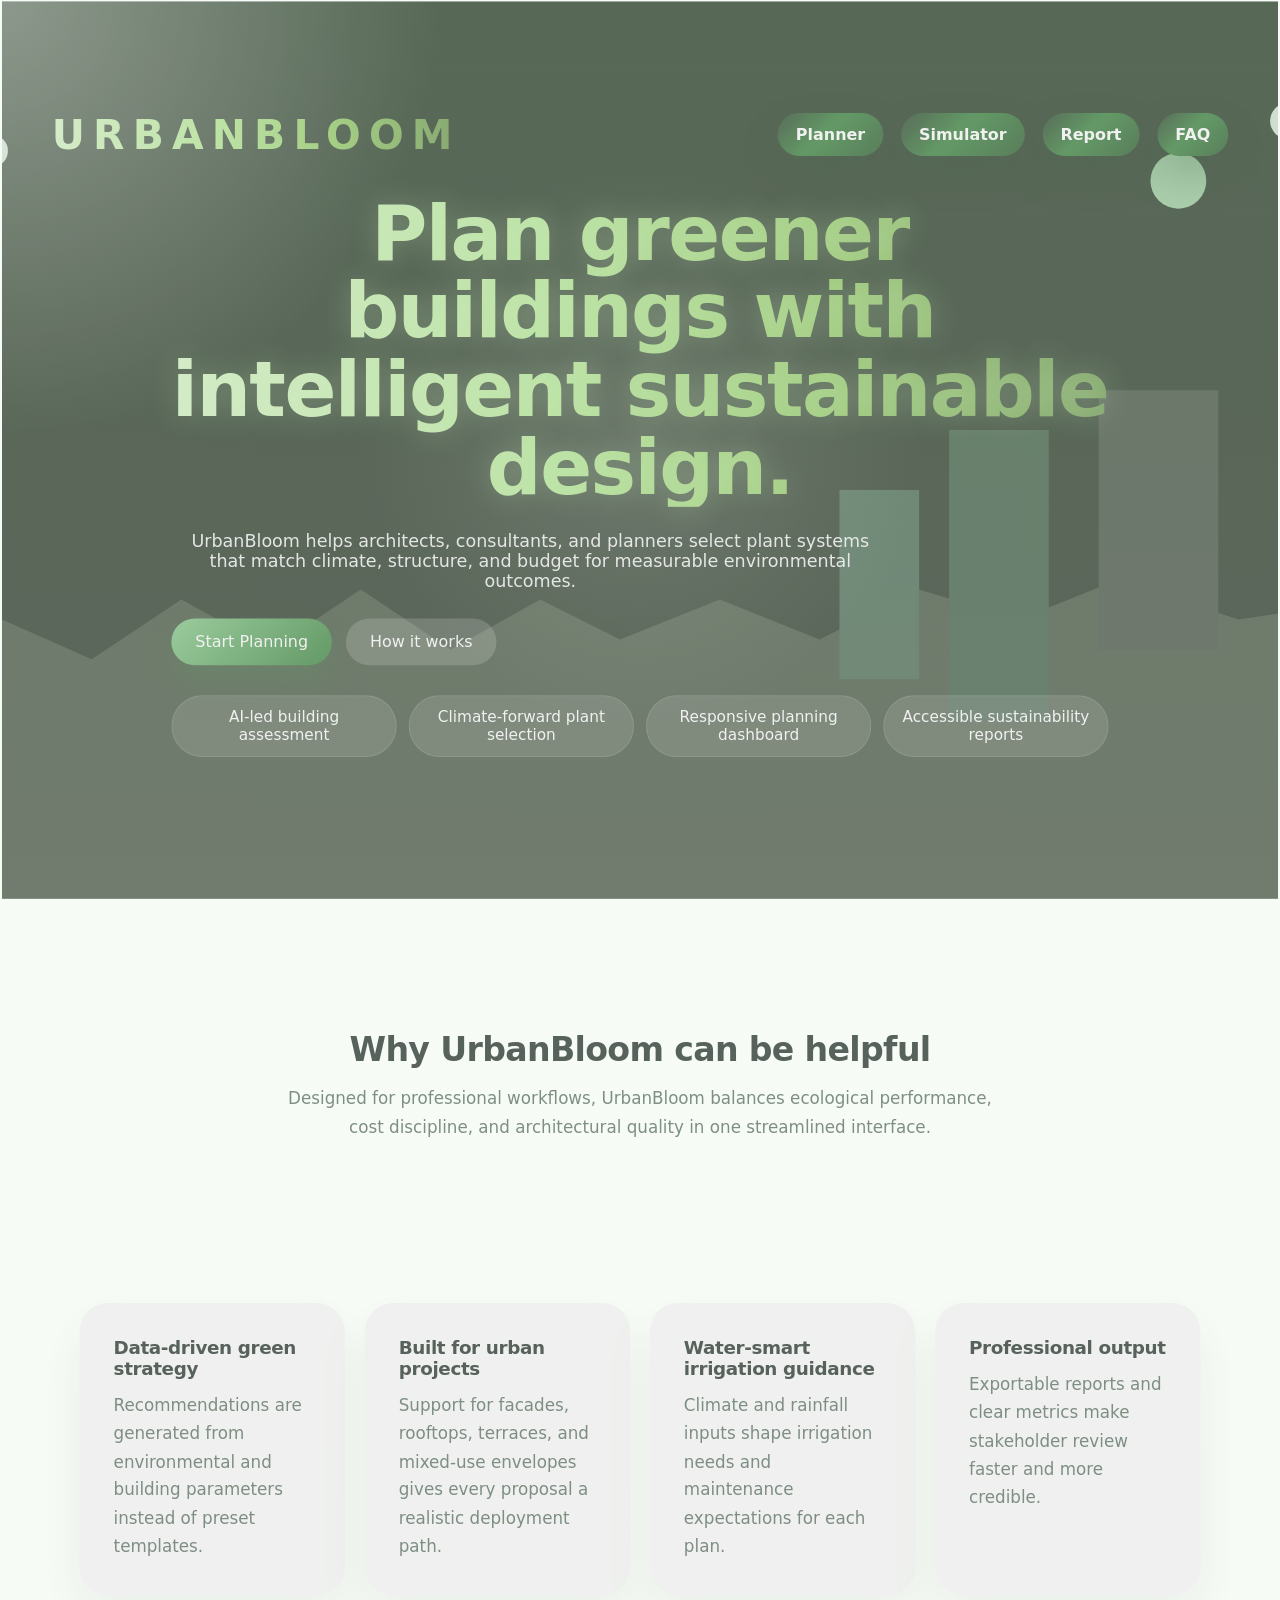
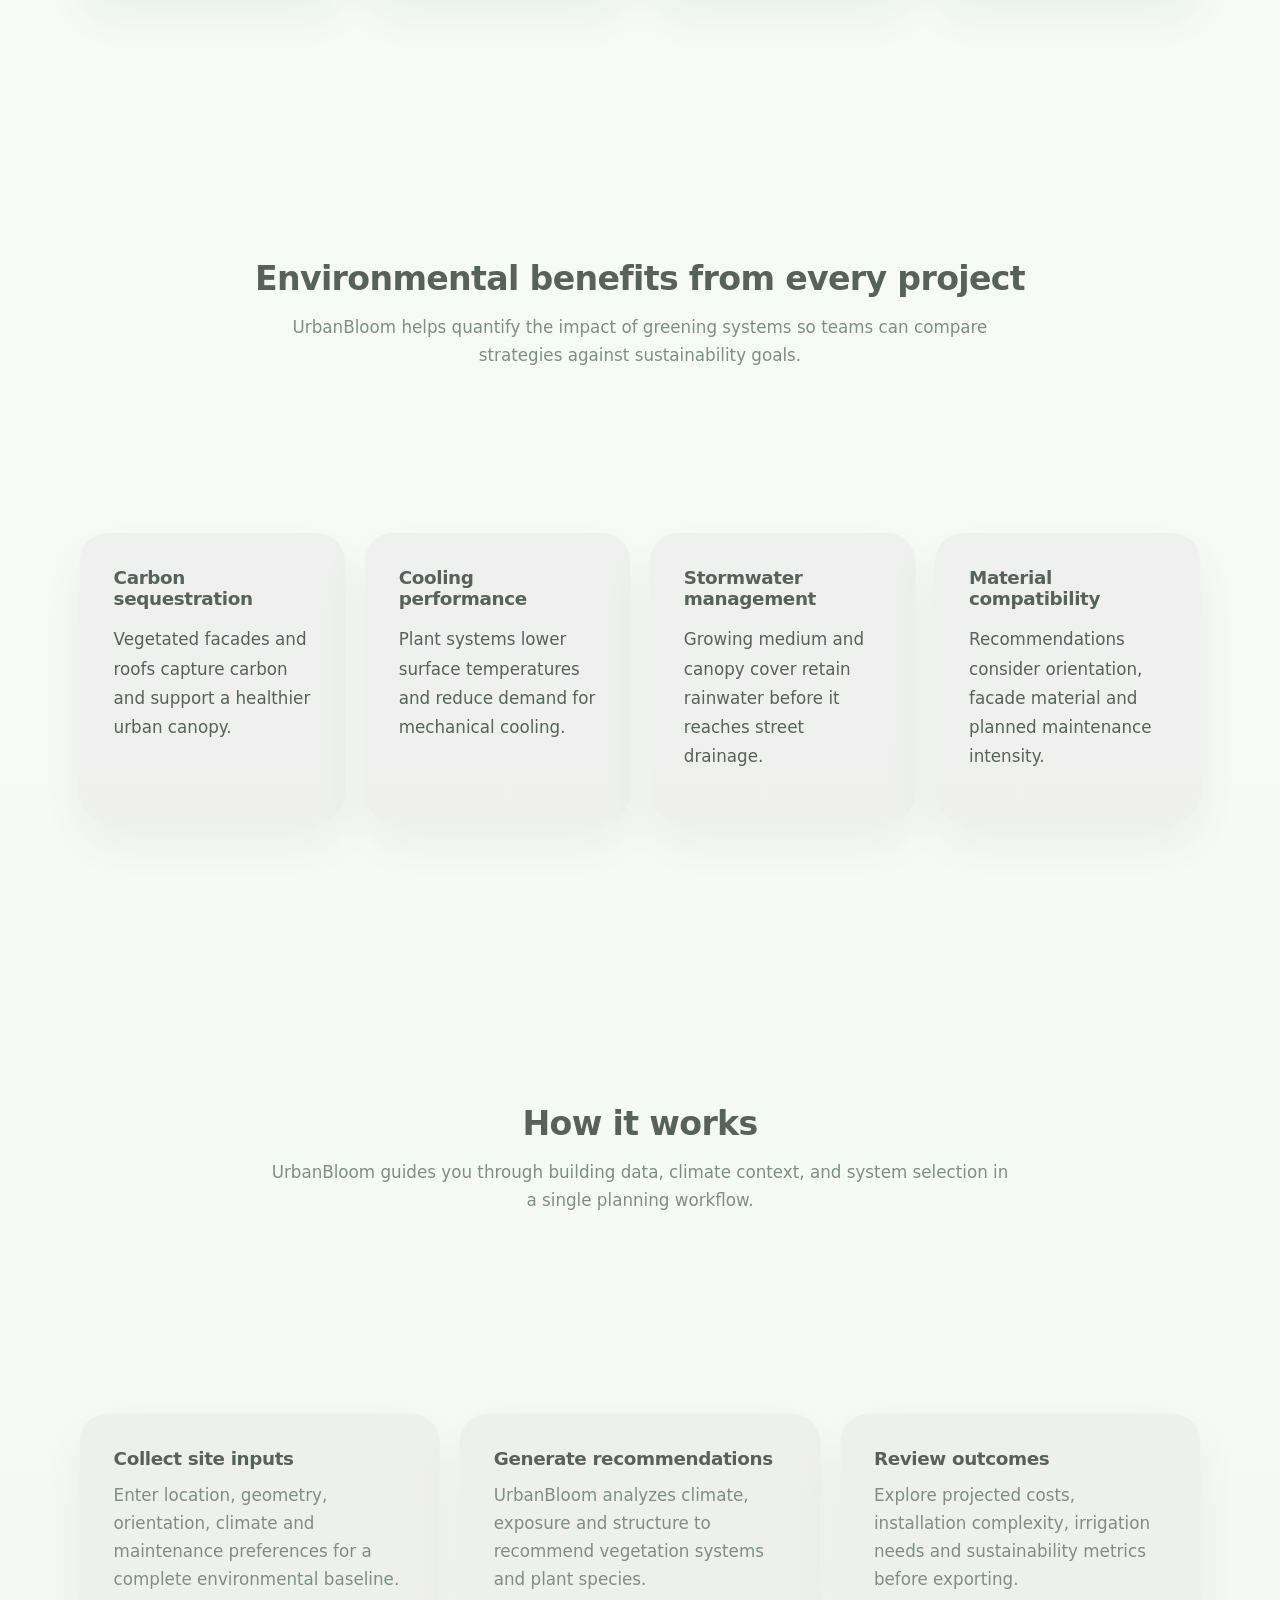
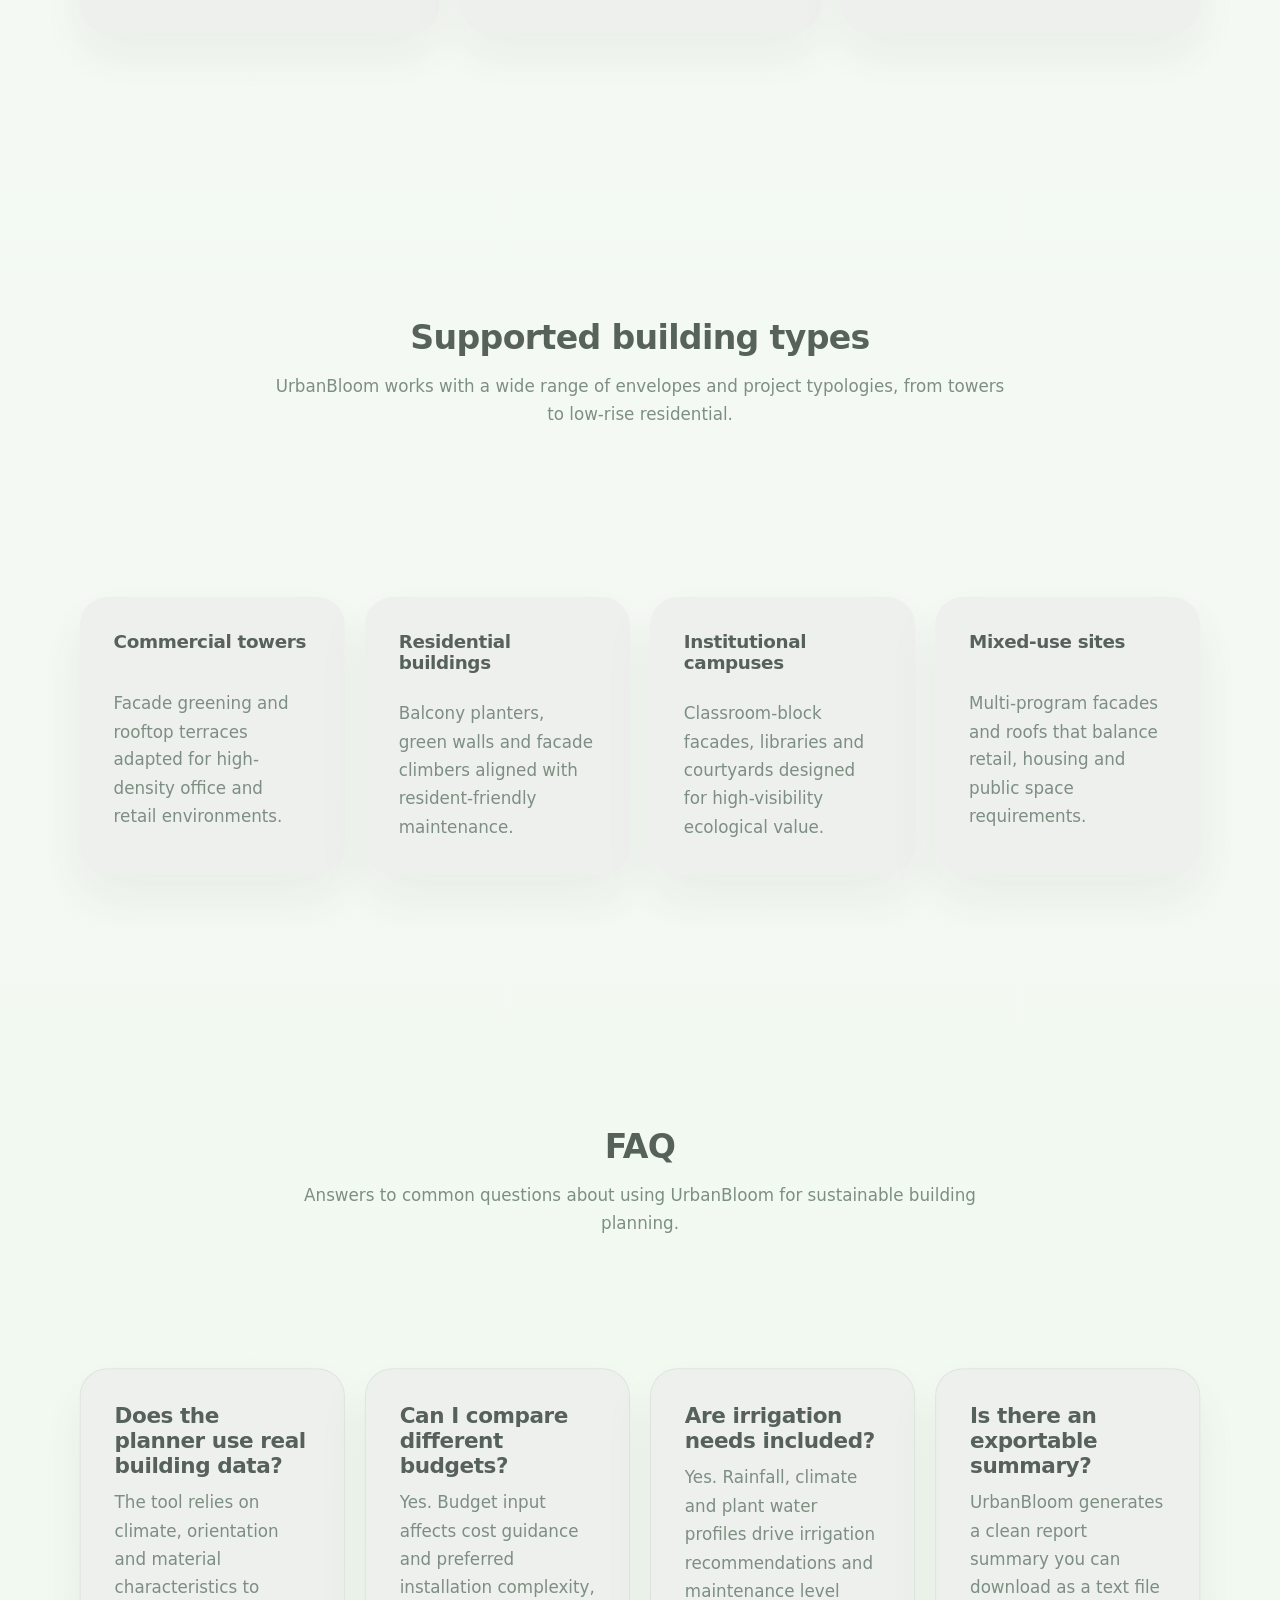
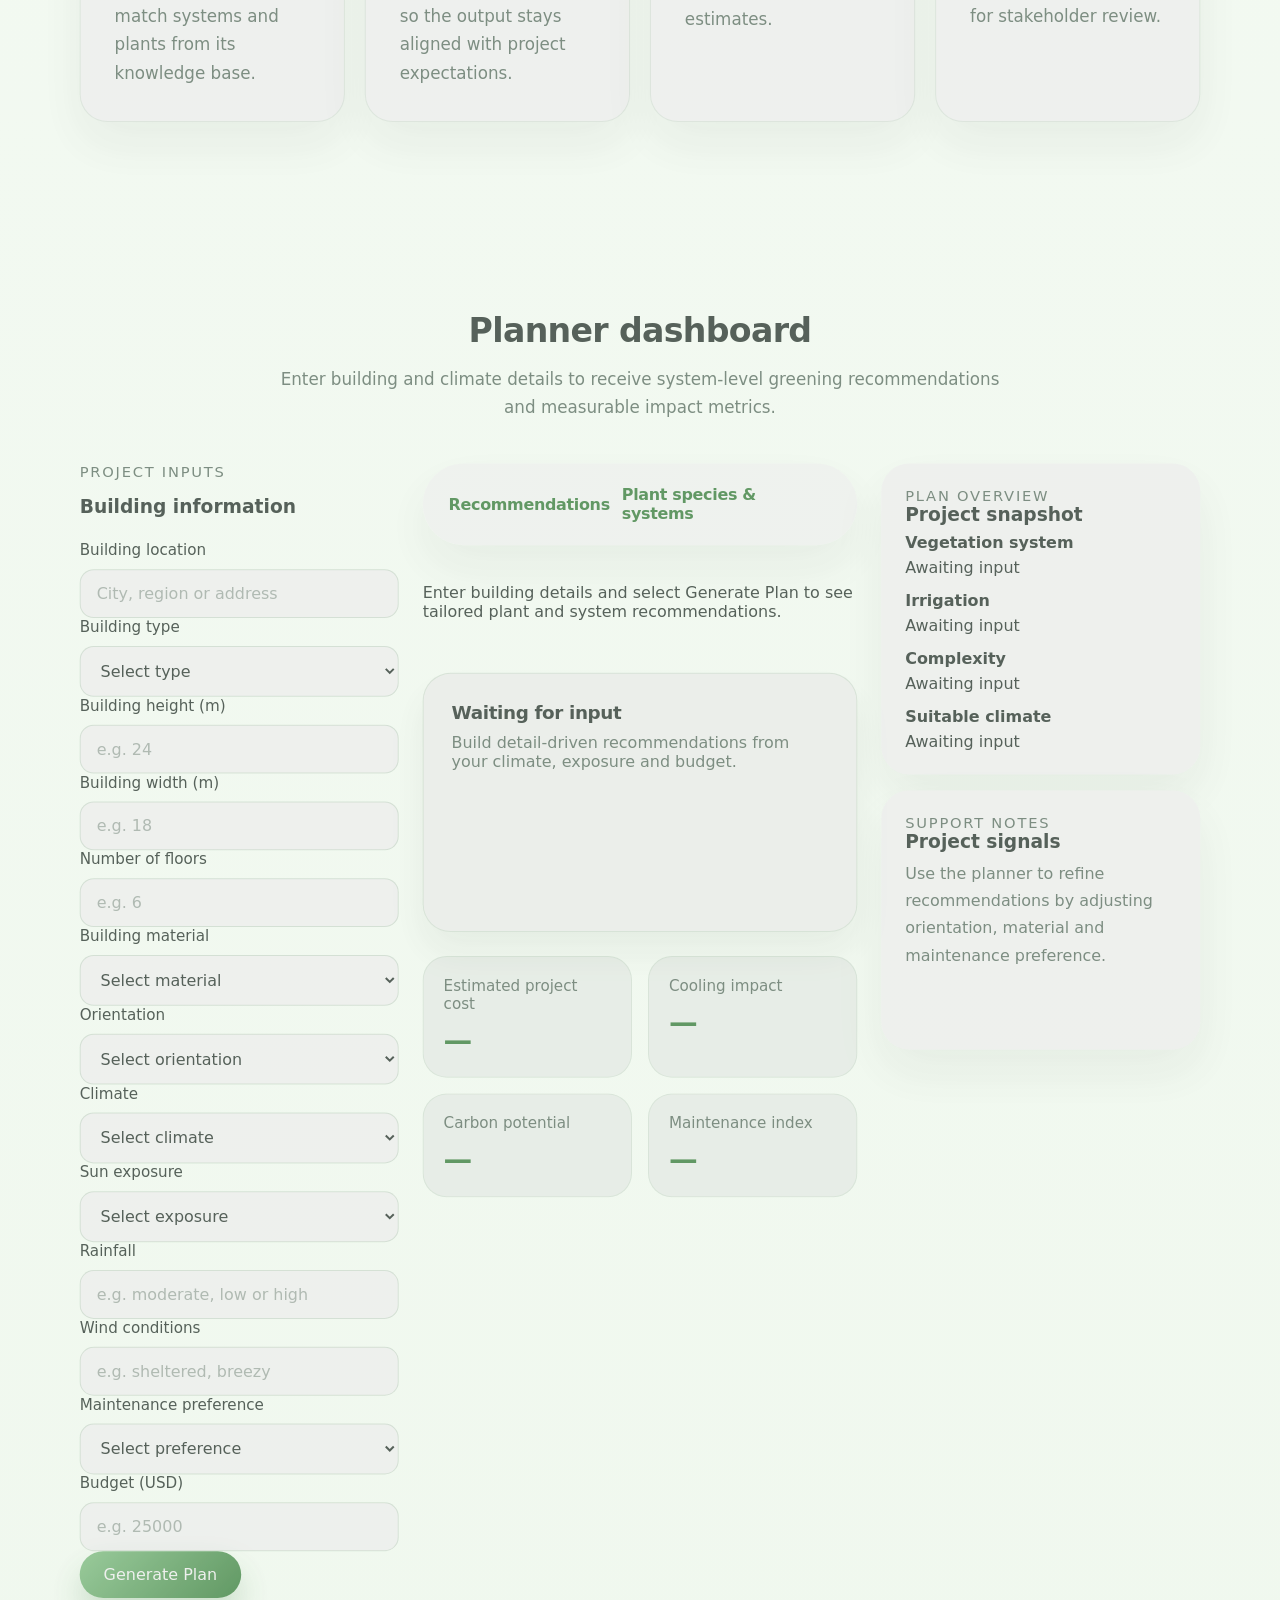
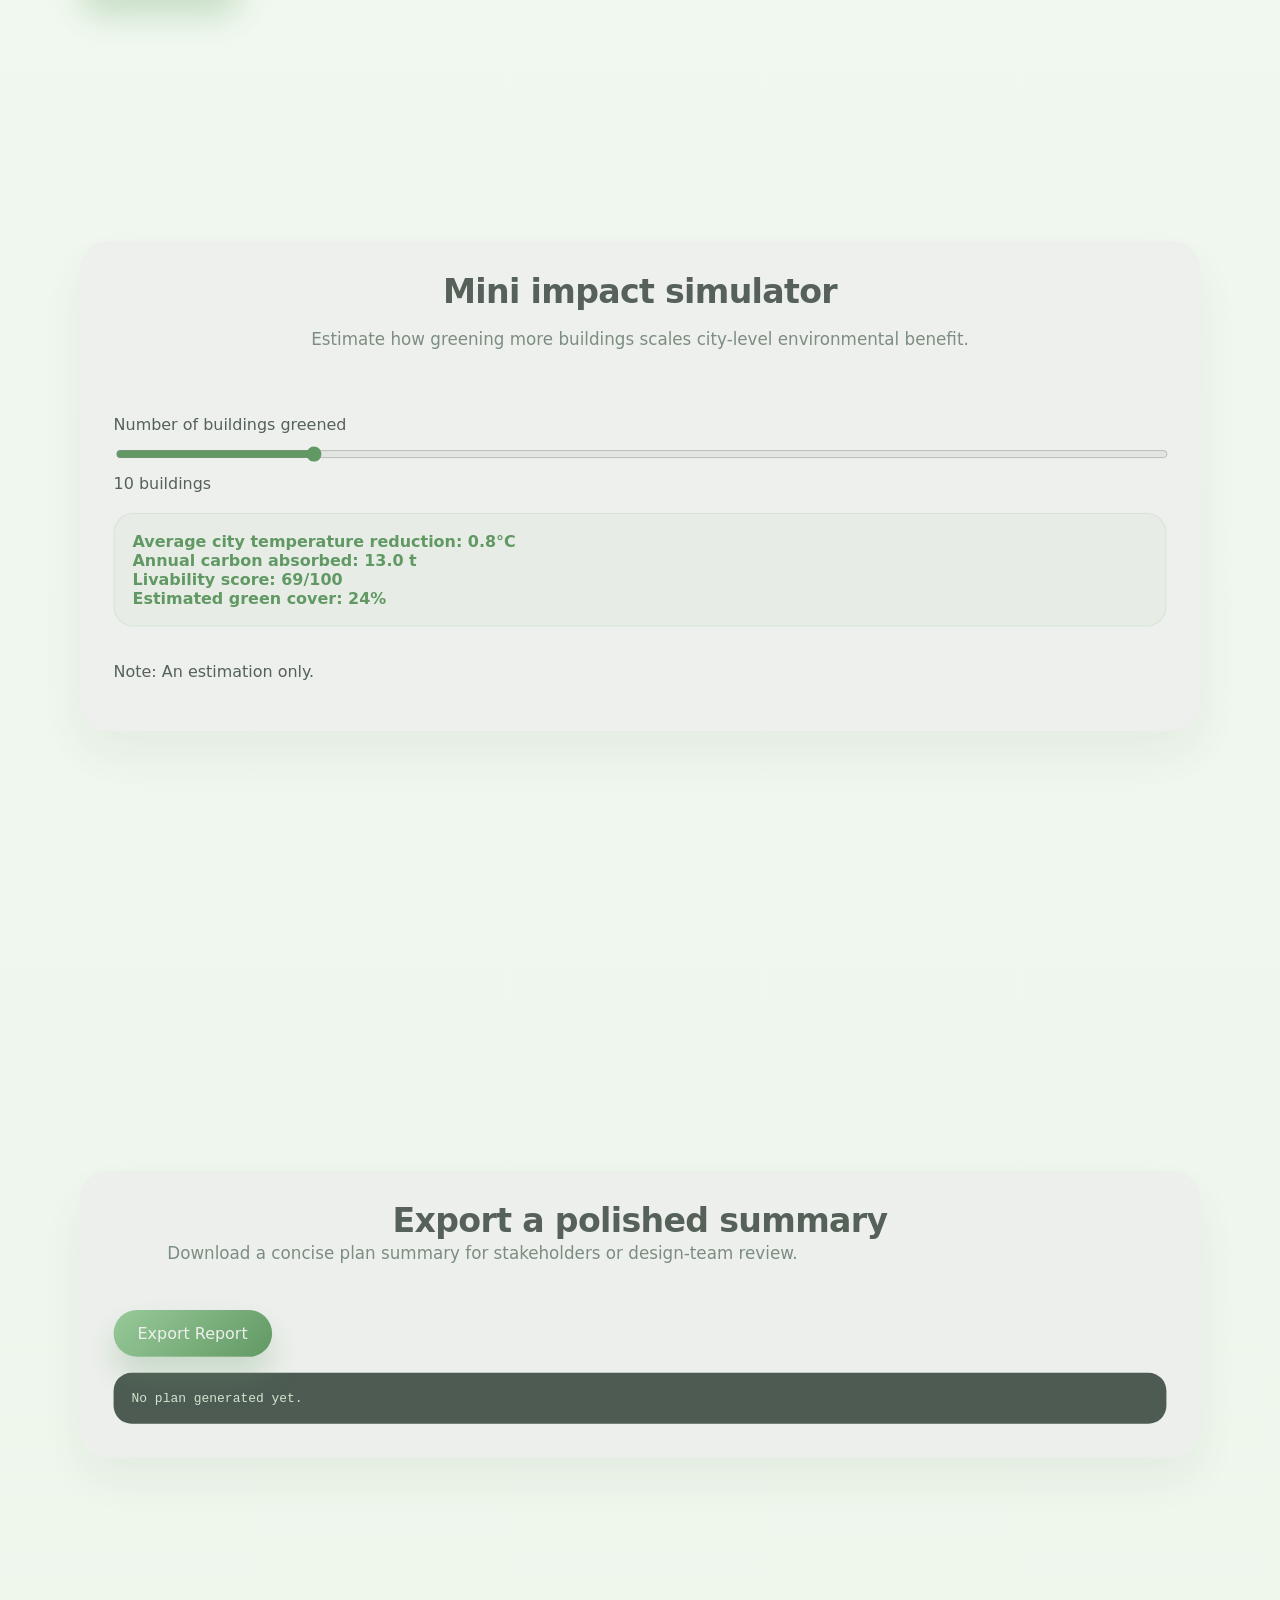
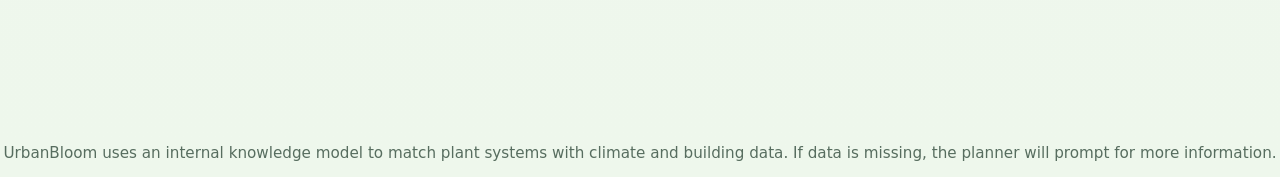
==== commit 8e1f2f02: "Fix script source paths in index.html" ====
--- a/index.html
+++ b/index.html
@@ -1,6 +1,7 @@
 <!DOCTYPE html>
 <html lang="en">
   <head>
+    <link rel="stylesheet" href="style.css">
     <meta charset="UTF-8" />
     <meta name="viewport" content="width=device-width, initial-scale=1.0" />
     <title>UrbanBloom | Sustainable Building Planner</title>
@@ -1107,9 +1108,10 @@
       <p class="footnote">UrbanBloom uses an internal knowledge model to match plant systems with climate and building data. If data is missing, the planner will prompt for more information.</p>
     </div>
 
-    <script src="knowledge/knowledge-data.js"></script>
-    <script src="knowledge/impactEngine.js"></script>
+    <script src="knowledge-data.js"></script>
+    <script src="impactEngine.js"></script>
     <script>
+      console.log("JS IS RUNNING");
       // Load the impact model first and then initialize the simulator
       loadModel().then(() => {
         // trigger initial simulator update when model is available
@@ -1554,6 +1556,9 @@
         document.body.removeChild(link);
         URL.revokeObjectURL(url);
       });
+      document.querySelectorAll('header, section').forEach(el => {
+        el.classList.add('in-view');
+      });
     </script>
   </body>
 </html>
--- a/style.css
+++ b/style.css
@@ -0,0 +1,754 @@
+:root {
+  --forest: #2e7d32;
+  --leaf: #81c784;
+  --sprout: #a5d6a7;
+  --background: #f7fbf7;
+  --surface: #ffffff;
+  --surface-soft: #eef7ec;
+  --text: #1d2b23;
+  --muted: #576d5f;
+  --shadow: 0 22px 50px rgba(22, 47, 21, 0.08);
+  --radius: 28px;
+}
+
+* {
+  box-sizing: border-box;
+}
+
+html {
+  scroll-behavior: smooth;
+}
+
+body {
+  margin: 0;
+  font-family: Inter, system-ui, -apple-system, BlinkMacSystemFont, "Segoe UI", sans-serif;
+  color: var(--text);
+  background: linear-gradient(180deg, #f8fcf8 0%, #eef7ec 100%);
+}
+
+.page-shell {
+  overflow-x: hidden;
+  scroll-snap-type: y proximity;
+}
+
+.page-shell > header,
+.page-shell > section {
+  scroll-snap-align: center;
+  transition: opacity 0.45s ease, transform 0.45s ease, filter 0.45s ease;
+}
+
+.page-shell > header:not(.in-view),
+.page-shell > section:not(.in-view) {
+  opacity: 0.72;
+  transform: scale(0.997);
+  filter: brightness(0.93);
+}
+
+button,
+input,
+select {
+  font: inherit;
+}
+
+a {
+  color: inherit;
+  text-decoration: none;
+}
+
+.hero {
+  min-height: 100vh;
+  display: grid;
+  align-items: center;
+  padding: 32px 28px 64px;
+  position: relative;
+  overflow: hidden;
+  background: radial-gradient(circle at top left, rgba(255, 255, 255, 0.35), transparent 28%),
+    linear-gradient(180deg, rgba(46, 125, 50, 0.18), rgba(255, 255, 255, 0.05)),
+    url("data:image/svg+xml,%3Csvg xmlns='http://www.w3.org/2000/svg' viewBox='0 0 1600 900'%3E%3Cdefs%3E%3ClinearGradient id='g' x1='0'%20y1='0'%20x2='1'%20y2='1'%3E%3Cstop offset='0'%20stop-color='%232e7d32'/%3E%3Cstop offset='1'%20stop-color='%2381c784'/%3E%3C/linearGradient%3E%3C/defs%3E%3Crect width='1600'%20height='900'%20fill='%23182516'/%3E%3Cpath d='M0 700L160 620L250 660L340 600L430 650L520 590L610 650L700 600L780 640L880 600L980 640L1080 590L1180 620L1280 580L1400 620L1600 590V900H0Z' fill='%23394734'/%3E%3Cpath d='M1260 390H1380V650H1260Z' fill='%23384135'/%3E%3Cpath d='M1110 430H1210V720H1110Z' fill='%23314f38'/%3E%3Cpath d='M1000 490H1080V680H1000Z' fill='%233d5d47'/%3E%3Ccircle cx='1340' cy='180' r='28' fill='%23a5d6a7'/%3E%3Ccircle cx='1450' cy='120' r='18' fill='%23eaf7ed'/%3E%3Ccircle cx='150' cy='150' r='16' fill='%23eaf7ed'/%3E%3C/svg%3E") no-repeat center/cover;
+}
+
+.hero::after {
+  content: "";
+  position: absolute;
+  inset: 0;
+  background: radial-gradient(circle at center, rgba(255, 255, 255, 0.12), transparent 36%);
+  pointer-events: none;
+}
+
+.hero-inner {
+  position: relative;
+  z-index: 1;
+  max-width: 1180px;
+  margin: 0 auto;
+  width: 100%;
+}
+
+.nav {
+  display: flex;
+  justify-content: space-between;
+  align-items: center;
+  gap: 20px;
+  flex-wrap: wrap;
+}
+
+.brand {
+  display: inline-flex;
+  align-items: center;
+  gap: 12px;
+  font-weight: 900;
+  letter-spacing: 0.2em;
+  text-transform: uppercase;
+  font-size: clamp(1.8rem, 3.2vw, 2.6rem);
+  color: transparent;
+  background: linear-gradient(90deg, #d8f7c6 0%, #b4ea92 40%, #8fca5f 70%, #639243 100%);
+  -webkit-background-clip: text;
+  background-clip: text;
+}
+
+.nav-links {
+  display: flex;
+  gap: 18px;
+}
+
+.nav-links a {
+  display: inline-flex;
+  align-items: center;
+  justify-content: center;
+  padding: 12px 18px;
+  border-radius: 999px;
+  background: linear-gradient(135deg, #1f3a20 0%, #2e7d32 45%, #205423 100%);
+  color: #ffffff;
+  font-size: 1rem;
+  font-weight: 600;
+  text-decoration: none;
+  box-shadow: 0 18px 36px rgba(12, 48, 15, 0.28);
+}
+
+.nav-links a:hover,
+.nav-links a:focus-visible {
+  transform: translateY(-1px);
+  box-shadow: 0 22px 42px rgba(13, 55, 17, 0.34);
+}
+
+.hero-copy {
+  padding: 36px 0 0;
+  max-width: 940px;
+  margin: 0 auto;
+  text-align: center;
+}
+
+.hero-copy h1 {
+  font-size: clamp(4rem, 6vw, 5.8rem);
+  line-height: 1.02;
+  margin: 0 auto 24px;
+  max-width: 100%;
+  letter-spacing: 0.03em;
+  color: transparent;
+  background: linear-gradient(90deg, #d8f7c6 0%, #b4ea92 40%, #8fca5f 70%, #639243 100%);
+  background-clip: text;
+  -webkit-background-clip: text;
+  text-shadow: 0 0 28px rgba(196, 250, 176, 0.28);
+}
+
+.hero-copy p {
+  font-size: 1.1rem;
+  max-width: 720px;
+  color: rgba(255, 255, 255, 0.92);
+  margin: 0 0 28px;
+}
+
+.hero-actions {
+  display: flex;
+  flex-wrap: wrap;
+  gap: 14px;
+  align-items: center;
+}
+
+.btn {
+  border: 0;
+  border-radius: 999px;
+  padding: 14px 24px;
+  cursor: pointer;
+  transition: transform 0.24s ease, box-shadow 0.24s ease, background-color 0.24s ease;
+}
+
+.btn-primary {
+  background: linear-gradient(135deg, var(--leaf), var(--forest));
+  color: white;
+  box-shadow: 0 18px 32px rgba(46, 125, 50, 0.28);
+}
+
+.btn-secondary {
+  background: rgba(255, 255, 255, 0.18);
+  color: white;
+}
+
+.btn:hover {
+  transform: translateY(-2px);
+}
+
+.hero-chips {
+  display: grid;
+  grid-template-columns: repeat(auto-fit, minmax(140px, 1fr));
+  gap: 12px;
+  margin-top: 30px;
+}
+
+.chip {
+  border-radius: 999px;
+  padding: 12px 16px;
+  background: rgba(255, 255, 255, 0.13);
+  color: white;
+  border: 1px solid rgba(255, 255, 255, 0.12);
+  font-size: 0.96rem;
+}
+
+.section {
+  min-height: 92vh;
+  display: grid;
+  align-items: center;
+  padding: 72px 28px;
+  max-width: 1180px;
+  margin: 0 auto;
+}
+
+.section-header {
+  text-align: center;
+  margin-bottom: 42px;
+}
+
+.section.in-view {
+  opacity: 1;
+  transform: scale(1.03);
+  filter: brightness(1.03);
+}
+.section.in-view .section-header h2 {
+  transform: scale(1.08);
+}
+.section.in-view .section-header p {
+  transform: scale(1.04);
+}
+.section.in-view .feature-card,
+.section.in-view .stat-card,
+.section.in-view .support-card,
+.section.in-view .faq-card {
+  transform: translateY(-6px) scale(1.04);
+}
+
+.section-header h2,
+.hero-copy h1,
+.panel-header span,
+.feature-card h3,
+.stat-card h3,
+.support-card h3,
+.faq-card h4,
+.recommendation-card h4 {
+  letter-spacing: -0.02em;
+}
+
+.section-header h2 {
+  font-size: clamp(2.8rem, 4vw, 3.4rem);
+  line-height: 1.05;
+}
+
+.section-header p,
+.feature-card p,
+.stat-card p,
+.support-card p,
+.faq-card p {
+  font-size: 1.05rem;
+  line-height: 1.75;
+}
+
+.feature-card h3,
+.stat-card h3,
+.support-card h3,
+.faq-card h4 {
+  font-size: 1.35rem;
+}
+
+.recommendation-card {
+  position: relative;
+  border: 1px solid rgba(46, 125, 50, 0.14);
+  overflow: hidden;
+}
+
+.recommendation-card-header {
+  display: flex;
+  justify-content: space-between;
+  align-items: flex-start;
+  gap: 16px;
+  margin-bottom: 16px;
+}
+
+.recommendation-card h4 {
+  margin: 0;
+  font-size: 1.15rem;
+}
+
+.recommendation-card p.scientific-name {
+  margin: 0 0 16px;
+  color: var(--muted);
+  font-style: italic;
+}
+
+.confidence-pill {
+  display: inline-flex;
+  align-items: center;
+  justify-content: center;
+  min-width: 72px;
+  padding: 8px 14px;
+  border-radius: 999px;
+  background: rgba(46, 125, 50, 0.12);
+  color: var(--forest);
+  font-weight: 700;
+}
+
+.plant-stats-grid {
+  display: grid;
+  gap: 12px;
+  grid-template-columns: repeat(auto-fit, minmax(140px, 1fr));
+  margin-top: 12px;
+}
+
+.plant-stats-grid li {
+  display: flex;
+  justify-content: space-between;
+  gap: 8px;
+  padding: 12px 14px;
+  border-radius: 16px;
+  background: #f5fbf5;
+  border: 1px solid rgba(46, 125, 50, 0.08);
+}
+
+.recommendation-card ul.reasons {
+  margin: 18px 0 0;
+  padding: 0;
+  list-style: disc inside;
+  color: var(--muted);
+}
+
+.recommendation-card ul.reasons li {
+  margin-bottom: 10px;
+  line-height: 1.6;
+}
+
+.details-toggle {
+  width: 100%;
+  margin-top: 18px;
+  border: none;
+  background: rgba(46, 125, 50, 0.1);
+  color: var(--forest);
+  border-radius: 999px;
+  padding: 12px 18px;
+  cursor: pointer;
+  transition: background-color 0.22s ease, transform 0.22s ease;
+}
+
+.details-toggle:hover {
+  background: rgba(46, 125, 50, 0.18);
+  transform: translateY(-1px);
+}
+
+.detail-panel {
+  margin-top: 14px;
+  padding: 18px 20px;
+  border-radius: 22px;
+  background: #f5f9f3;
+  border: 1px solid rgba(46, 125, 50, 0.08);
+  display: none;
+}
+
+.detail-panel.open {
+  display: block;
+}
+
+.feature-card,
+.stat-card,
+.support-card,
+.faq-card,
+.recommendation-card,
+.summary-card,
+.visualization-card,
+.report-card,
+.simulator-card {
+  transition: transform 0.24s ease, box-shadow 0.24s ease, border-color 0.24s ease;
+}
+
+.feature-card:hover,
+.stat-card:hover,
+.support-card:hover,
+.faq-card:hover,
+.recommendation-card:hover,
+.summary-card:hover,
+.visualization-card:hover,
+.report-card:hover,
+.simulator-card:hover {
+  transform: translateY(-3px);
+  box-shadow: 0 26px 50px rgba(22, 47, 21, 0.12);
+  border-color: rgba(46, 125, 50, 0.18);
+}
+
+.section-header h2 {
+  font-size: clamp(2rem, 2.6vw, 3rem);
+  margin: 0;
+}
+
+.section-header p {
+  color: var(--muted);
+  max-width: 740px;
+  margin: 16px auto 0;
+  line-height: 1.7;
+}
+
+.feature-grid,
+.supported-grid,
+.benefit-grid,
+.faq-grid {
+  display: grid;
+  gap: 20px;
+}
+
+.feature-grid {
+  grid-template-columns: repeat(auto-fit, minmax(220px, 1fr));
+}
+
+.feature-card,
+.stat-card,
+.support-card,
+.faq-card,
+.recommendation-card,
+.summary-card,
+.visualization-card,
+.panel-card,
+.report-card,
+.simulator-card {
+  background: var(--surface);
+  border-radius: var(--radius);
+  box-shadow: var(--shadow);
+  padding: 34px;
+  min-height: 260px;
+}
+
+.feature-card {
+  min-height: 220px;
+}
+
+.feature-card .icon,
+.stat-card .icon,
+.support-card .icon {
+  display: none;
+}
+
+.feature-card h3,
+.stat-card h3,
+.support-card h3 {
+  margin: 0 0 12px;
+  font-size: 1.15rem;
+}
+
+.feature-card p,
+.support-card p,
+.faq-card p,
+.summary-card p,
+.report-card p {
+  margin: 0;
+  color: var(--muted);
+  line-height: 1.7;
+}
+
+.support-card {
+  display: grid;
+  gap: 14px;
+}
+
+.support-card small {
+  display: block;
+  color: var(--muted);
+  margin-top: 12px;
+}
+
+.faq-grid {
+  grid-template-columns: repeat(auto-fit, minmax(260px, 1fr));
+}
+
+.faq-card {
+  border: 1px solid rgba(46, 125, 50, 0.12);
+}
+
+.faq-card h4 {
+  margin-top: 0;
+  margin-bottom: 10px;
+}
+
+.planner-grid {
+  display: grid;
+  grid-template-columns: minmax(280px, 320px) 1.5fr minmax(280px, 320px);
+  gap: 24px;
+  align-items: start;
+}
+
+.sidebar,
+.info-panel {
+  display: flex;
+  flex-direction: column;
+  gap: 16px;
+}
+
+.sidebar h3,
+.info-panel h3 {
+  margin: 0 0 8px;
+}
+
+.form-group {
+  display: grid;
+  gap: 10px;
+}
+
+.form-group label {
+  font-size: 0.95rem;
+  color: var(--text);
+}
+
+.form-group input,
+.form-group select {
+  width: 100%;
+  border-radius: 14px;
+  border: 1px solid rgba(46, 125, 50, 0.18);
+  background: #ffffff;
+  color: var(--text);
+  padding: 14px 16px;
+}
+
+.form-group input::placeholder {
+  color: rgba(87, 109, 95, 0.55);
+}
+
+.sidebar .section-label,
+.info-panel .section-label {
+  font-size: 0.92rem;
+  color: var(--muted);
+  text-transform: uppercase;
+  letter-spacing: 0.12em;
+}
+
+.form-actions {
+  display: flex;
+  justify-content: stretch;
+}
+
+.panel-main {
+  display: grid;
+  gap: 24px;
+}
+
+.panel-header {
+  display: flex;
+  justify-content: space-between;
+  align-items: center;
+  gap: 12px;
+  padding: 22px 26px;
+  border-radius: 999px;
+  background: rgba(255, 255, 255, 0.8);
+  box-shadow: var(--shadow);
+}
+
+.panel-header span {
+  color: var(--forest);
+  font-weight: 700;
+}
+
+.recommendations {
+  display: grid;
+  gap: 22px;
+}
+
+.recommendation-card {
+  border: 1px solid rgba(46, 125, 50, 0.14);
+  border-radius: 28px;
+  padding: 28px;
+  background: #fbfdfa;
+  box-shadow: 0 20px 36px rgba(22, 47, 21, 0.08);
+}
+
+.recommendation-summary {
+  display: grid;
+  gap: 10px;
+}
+
+.recommendation-grid {
+  display: flex;
+  flex-direction: column;
+  gap: 24px;
+  margin-top: 14px;
+}
+
+.recommendation-card h4 {
+  margin: 0 0 10px;
+}
+
+.recommendation-card p {
+  margin: 0;
+  color: var(--muted);
+}
+
+.recommendation-card ul {
+  list-style: none;
+  padding: 0;
+  margin: 16px 0 0;
+  display: grid;
+  gap: 8px;
+}
+
+.recommendation-card li {
+  display: flex;
+  justify-content: space-between;
+  gap: 10px;
+  color: var(--muted);
+  font-size: 0.95rem;
+}
+
+.recommendation-card li span:last-child {
+  color: var(--text);
+  font-weight: 600;
+}
+
+.metrics-grid {
+  display: grid;
+  gap: 16px;
+  grid-template-columns: repeat(auto-fit, minmax(160px, 1fr));
+}
+
+.metric-box {
+  padding: 20px;
+  border-radius: 24px;
+  background: #f5fbf5;
+  border: 1px solid rgba(46, 125, 50, 0.1);
+}
+
+.metric-box .label {
+  display: block;
+  color: var(--muted);
+  margin-bottom: 10px;
+  font-size: 0.95rem;
+}
+
+.metric-box .value {
+  font-size: 1.8rem;
+  font-weight: 800;
+  color: var(--forest);
+}
+
+.stat-list {
+  list-style: none;
+  margin: 0;
+  padding: 0;
+  display: grid;
+  gap: 14px;
+}
+
+.stat-list li {
+  display: grid;
+  gap: 6px;
+}
+
+.stat-list strong {
+  font-weight: 700;
+}
+
+.info-panel .summary-card {
+  padding: 24px;
+}
+
+.info-panel .summary-card h4 {
+  margin-top: 0;
+}
+
+.report-card pre {
+  margin: 16px 0 0;
+  white-space: pre-wrap;
+  background: #11221a;
+  color: #d8f0d4;
+  border-radius: 18px;
+  padding: 18px;
+  overflow-x: auto;
+}
+
+.simulator-card {
+  display: grid;
+  gap: 20px;
+}
+
+.range-group {
+  display: grid;
+  gap: 10px;
+}
+
+input[type='range'] {
+  width: 100%;
+  accent-color: var(--forest);
+}
+
+.output-box {
+  background: #f5fcf4;
+  border-radius: 20px;
+  padding: 18px;
+  border: 1px solid rgba(46, 125, 50, 0.12);
+}
+
+.output-box p {
+  margin: 0;
+  font-weight: 600;
+  color: var(--forest);
+}
+
+.footnote {
+  color: var(--muted);
+  font-size: 0.95rem;
+  margin-top: 16px;
+  text-align: center;
+}
+
+@media (max-width: 1120px) {
+  .planner-grid {
+    grid-template-columns: 1fr;
+  }
+}
+
+@media (max-width: 860px) {
+  .hero {
+    padding-top: 24px;
+  }
+
+  .nav {
+    justify-content: center;
+  }
+
+  .nav-links {
+    flex-wrap: wrap;
+    justify-content: center;
+  }
+}
+
+@media (max-width: 700px) {
+  .hero {
+    padding: 24px 18px 48px;
+  }
+
+  .section {
+    padding: 48px 18px;
+  }
+
+  .feature-grid,
+  .supported-grid,
+  .benefit-grid,
+  .faq-grid,
+  .recommendation-grid,
+  .metrics-grid {
+    grid-template-columns: 1fr;
+  }
+
+  .hero-copy h1 {
+    font-size: 2.8rem;
+  }
+}
